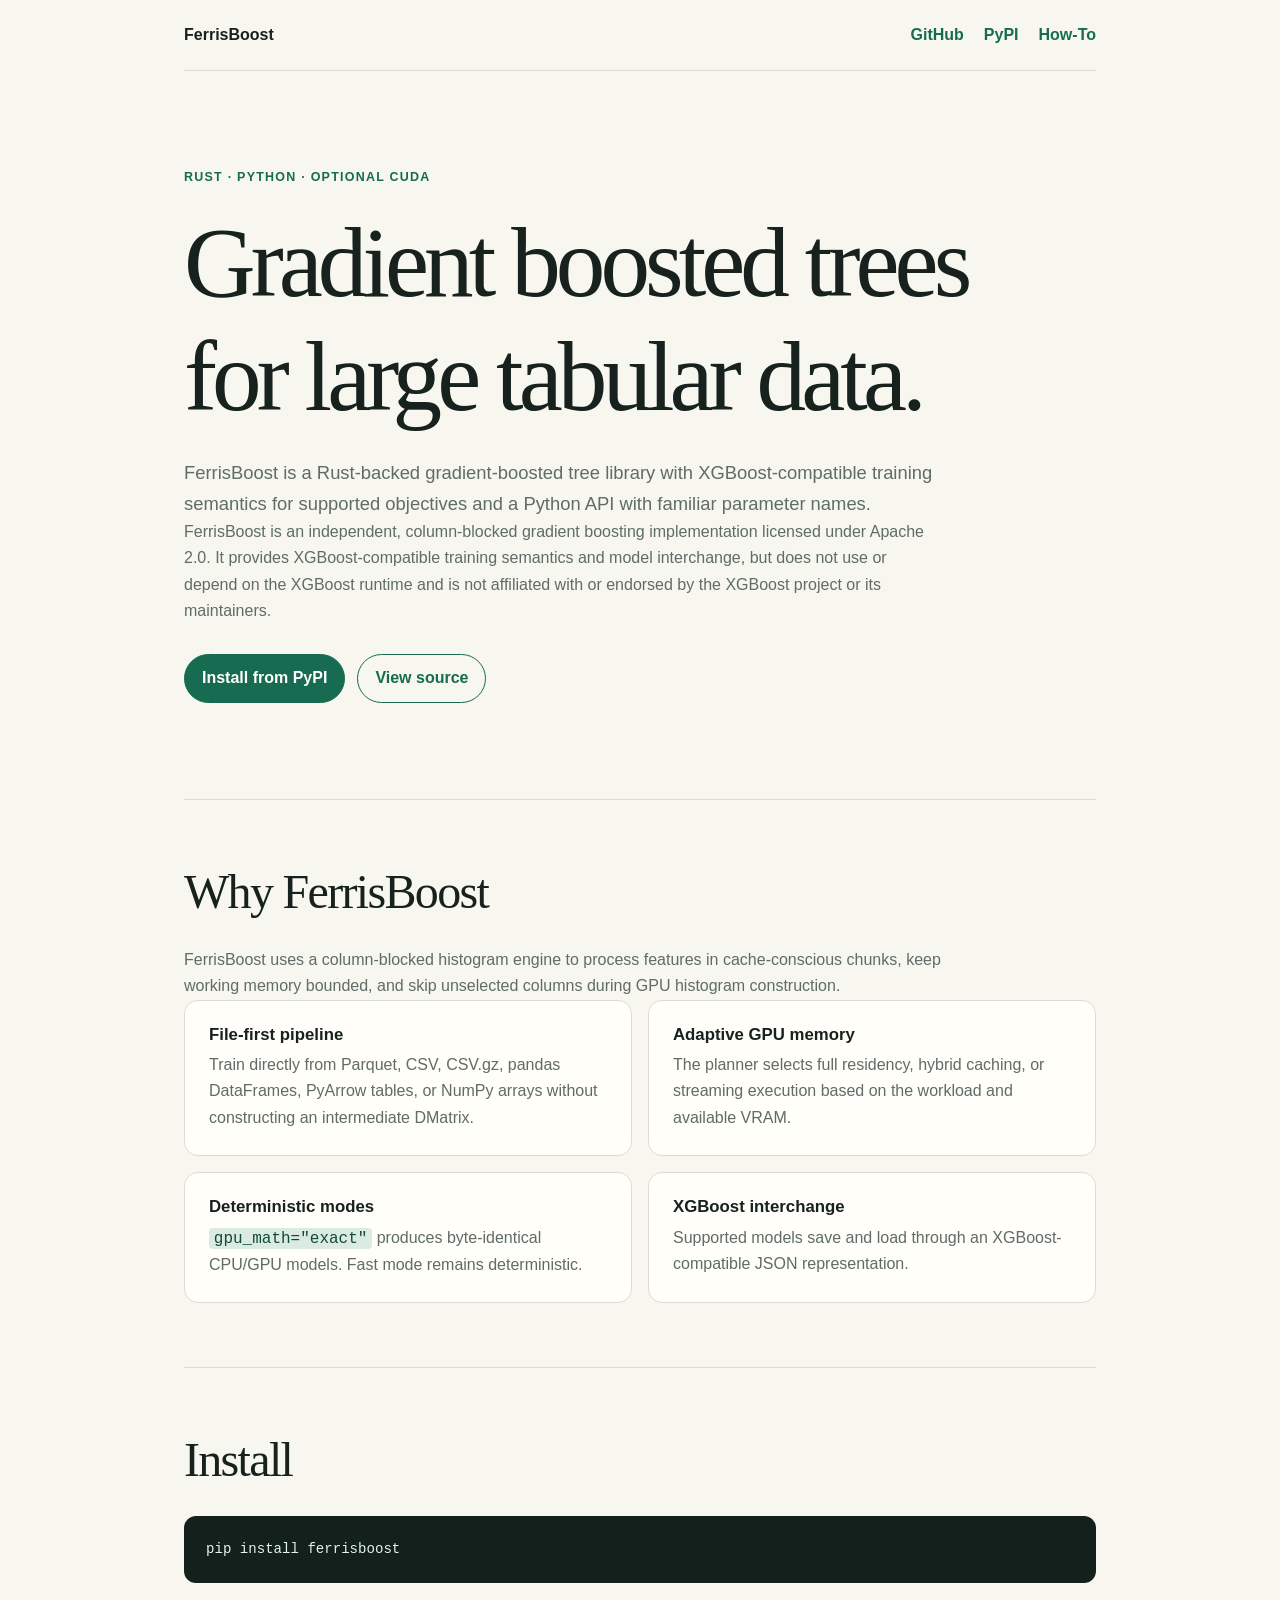
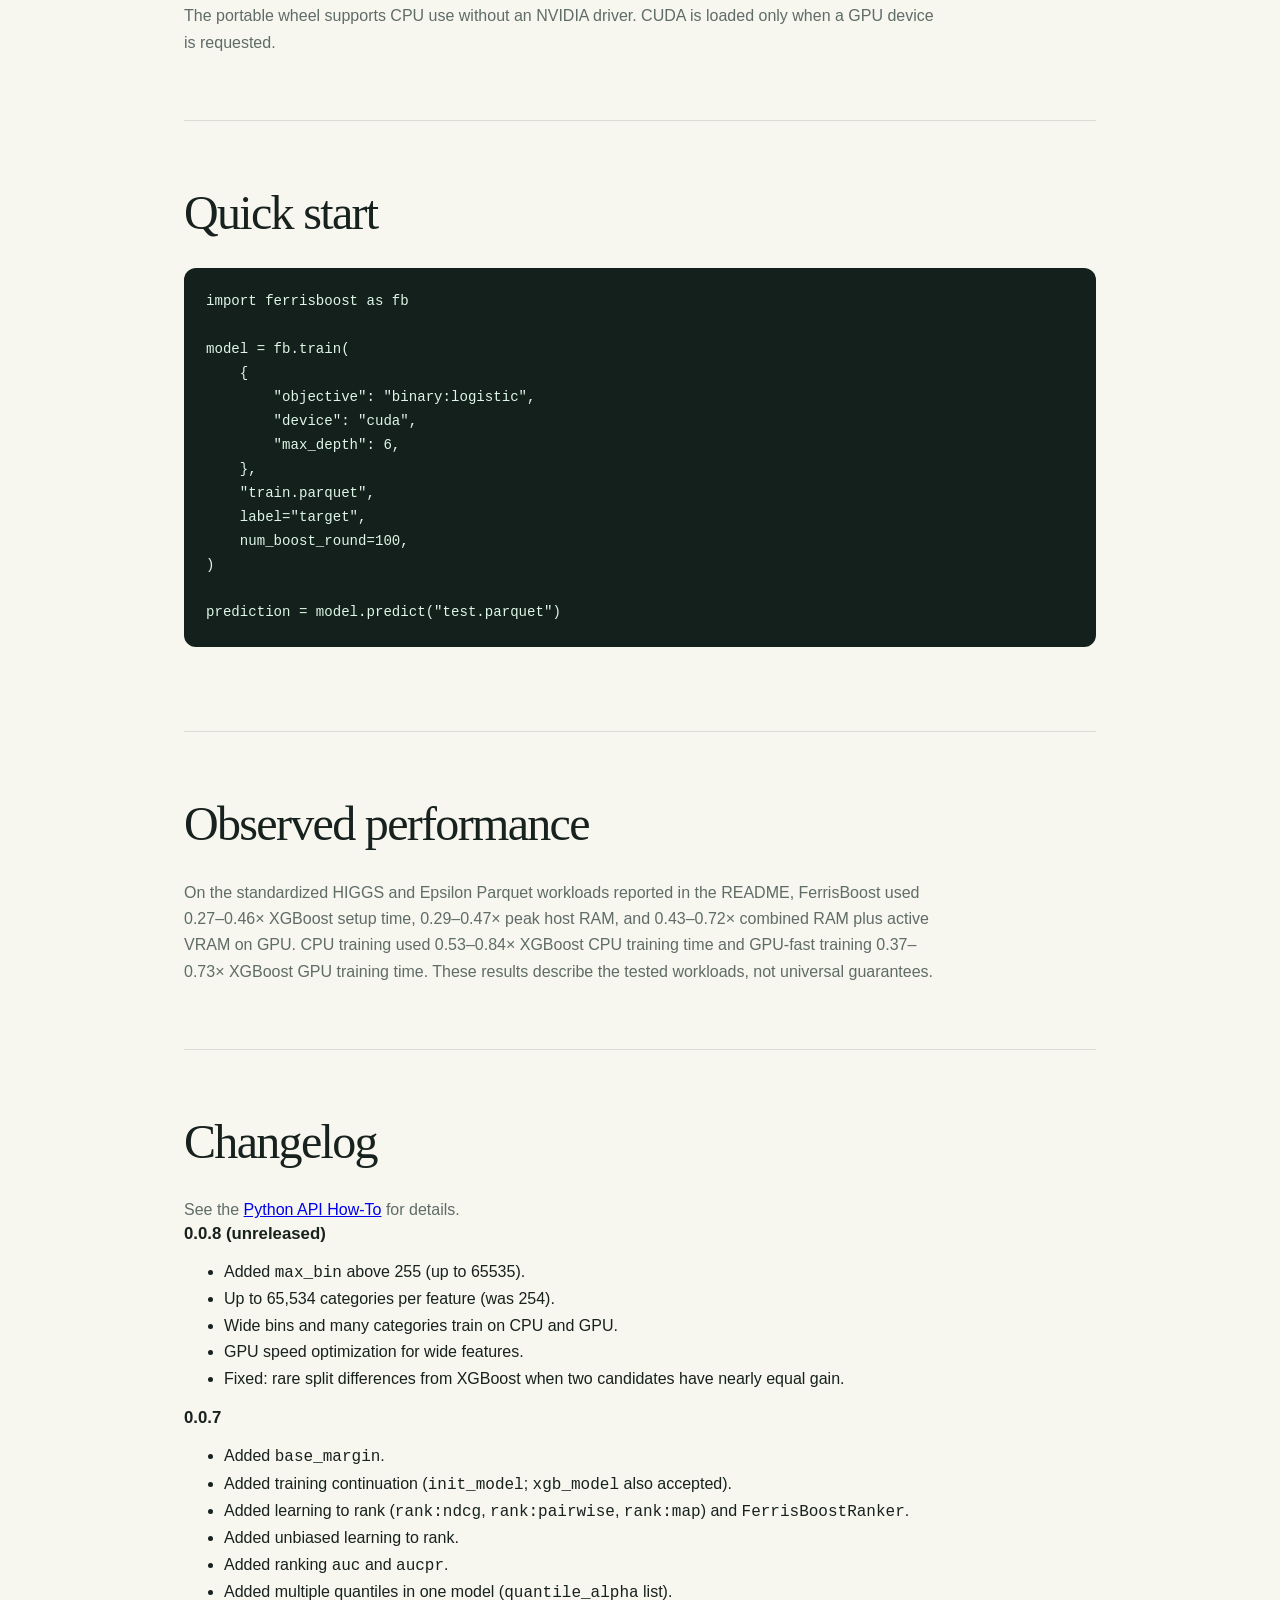
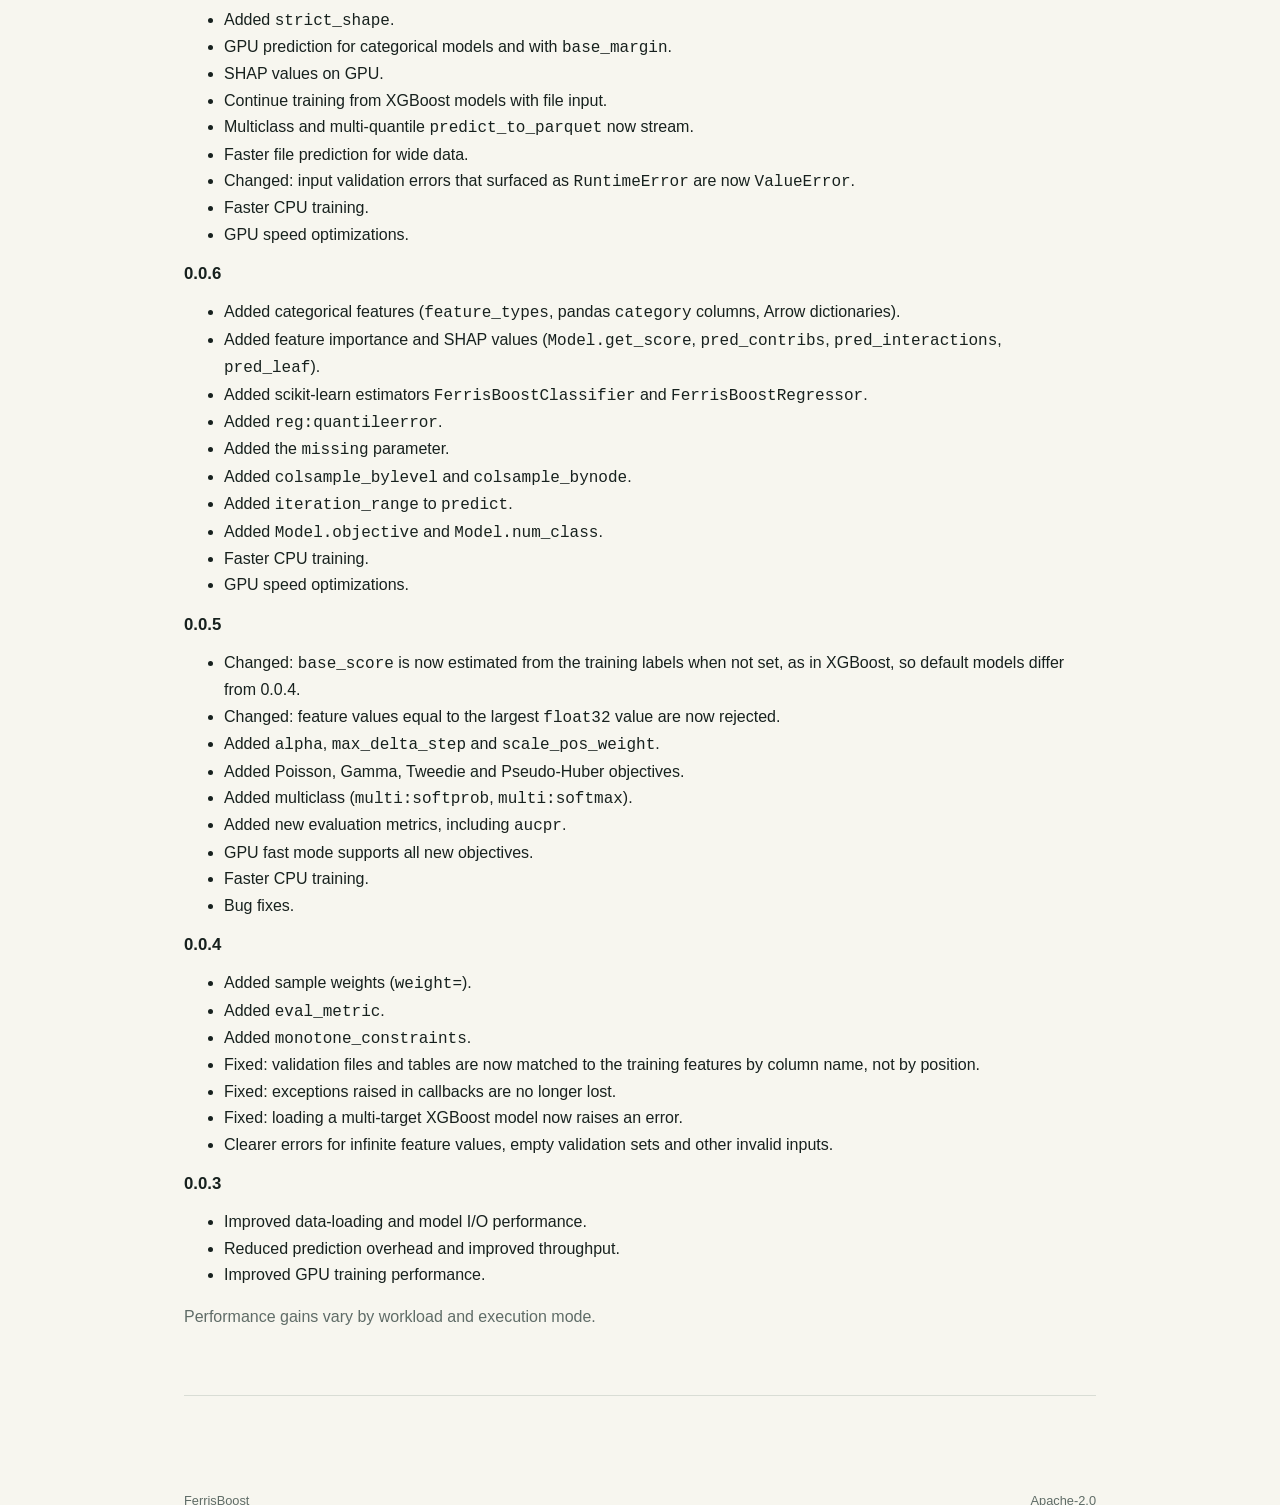
==== docs/index.html @ b0cafdf1 "Merge 0.0.8 development into develop Integrate wide-bin and named-category support, prediction impro" ====
<!doctype html>
<html lang="en">
<head>
  <meta charset="utf-8">
  <meta name="viewport" content="width=device-width, initial-scale=1">
  <title>FerrisBoost — Rust-backed gradient boosted trees</title>
  <meta name="description" content="FerrisBoost is a Rust-backed gradient boosted tree library for large tabular data with direct Parquet, CSV, Arrow, and NumPy input and optional CUDA acceleration.">
  <meta name="robots" content="index,follow">
  <link rel="canonical" href="https://mdai001.github.io/FerrisBoost/">
  <link rel="stylesheet" href="./styles.css">
  <script type="application/ld+json">
  {
    "@context": "https://schema.org",
    "@type": "SoftwareSourceCode",
    "name": "FerrisBoost",
    "description": "Rust-backed gradient boosted trees for large tabular data with Python bindings and optional CUDA acceleration.",
    "url": "https://mdai001.github.io/FerrisBoost/",
    "codeRepository": "https://github.com/mdai001/FerrisBoost",
    "programmingLanguage": ["Rust", "Python", "CUDA"],
    "license": "https://www.apache.org/licenses/LICENSE-2.0"
  }
  </script>
</head>
<body>
  <header>
    <a class="brand" href="./">FerrisBoost</a>
    <nav aria-label="Project links">
      <a href="https://github.com/mdai001/FerrisBoost">GitHub</a>
      <a href="https://pypi.org/project/ferrisboost/">PyPI</a>
      <a href="https://github.com/mdai001/FerrisBoost/blob/develop/documents/howto.md">How-To</a>
    </nav>
  </header>

  <main>
    <section class="hero">
      <p class="label">Rust · Python · optional CUDA</p>
      <h1>Gradient boosted trees for large tabular data.</h1>
      <p class="lead">FerrisBoost is a Rust-backed gradient-boosted tree library with XGBoost-compatible training semantics for supported objectives and a Python API with familiar parameter names.</p>
      <p>FerrisBoost is an independent, column-blocked gradient boosting implementation licensed under Apache 2.0. It provides XGBoost-compatible training semantics and model interchange, but does not use or depend on the XGBoost runtime and is not affiliated with or endorsed by the XGBoost project or its maintainers.</p>
      <div class="actions">
        <a class="primary" href="https://pypi.org/project/ferrisboost/">Install from PyPI</a>
        <a href="https://github.com/mdai001/FerrisBoost">View source</a>
      </div>
    </section>

    <section>
      <h2>Why FerrisBoost</h2>
      <p>FerrisBoost uses a column-blocked histogram engine to process features in cache-conscious chunks, keep working memory bounded, and skip unselected columns during GPU histogram construction.</p>
      <div class="grid">
        <article>
          <h3>File-first pipeline</h3>
          <p>Train directly from Parquet, CSV, CSV.gz, pandas DataFrames, PyArrow tables, or NumPy arrays without constructing an intermediate DMatrix.</p>
        </article>
        <article>
          <h3>Adaptive GPU memory</h3>
          <p>The planner selects full residency, hybrid caching, or streaming execution based on the workload and available VRAM.</p>
        </article>
        <article>
          <h3>Deterministic modes</h3>
          <p><code>gpu_math="exact"</code> produces byte-identical CPU/GPU models. Fast mode remains deterministic.</p>
        </article>
        <article>
          <h3>XGBoost interchange</h3>
          <p>Supported models save and load through an XGBoost-compatible JSON representation.</p>
        </article>
      </div>
    </section>

    <section>
      <h2>Install</h2>
      <pre><code>pip install ferrisboost</code></pre>
      <p>The portable wheel supports CPU use without an NVIDIA driver. CUDA is loaded only when a GPU device is requested.</p>
    </section>

    <section>
      <h2>Quick start</h2>
      <pre><code>import ferrisboost as fb

model = fb.train(
    {
        "objective": "binary:logistic",
        "device": "cuda",
        "max_depth": 6,
    },
    "train.parquet",
    label="target",
    num_boost_round=100,
)

prediction = model.predict("test.parquet")</code></pre>
    </section>

    <section>
      <h2>Observed performance</h2>
      <p>On the standardized HIGGS and Epsilon Parquet workloads reported in the README, FerrisBoost used 0.27–0.46× XGBoost setup time, 0.29–0.47× peak host RAM, and 0.43–0.72× combined RAM plus active VRAM on GPU. CPU training used 0.53–0.84× XGBoost CPU training time and GPU-fast training 0.37–0.73× XGBoost GPU training time. These results describe the tested workloads, not universal guarantees.</p>
    </section>

    <section>
      <h2>Changelog</h2>
      <p>See the <a href="https://github.com/mdai001/FerrisBoost/blob/develop/documents/howto.md">Python API How-To</a> for details.</p>
      <h3>0.0.8 (unreleased)</h3>
      <ul>
        <li>Added <code>max_bin</code> above 255 (up to 65535).</li>
        <li>Up to 65,534 categories per feature (was 254).</li>
        <li>Wide bins and many categories train on CPU and GPU.</li>
        <li>GPU speed optimization for wide features.</li>
        <li>Fixed: rare split differences from XGBoost when two candidates have nearly equal gain.</li>
      </ul>
      <h3>0.0.7</h3>
      <ul>
        <li>Added <code>base_margin</code>.</li>
        <li>Added training continuation (<code>init_model</code>; <code>xgb_model</code> also accepted).</li>
        <li>Added learning to rank (<code>rank:ndcg</code>, <code>rank:pairwise</code>, <code>rank:map</code>) and <code>FerrisBoostRanker</code>.</li>
        <li>Added unbiased learning to rank.</li>
        <li>Added ranking <code>auc</code> and <code>aucpr</code>.</li>
        <li>Added multiple quantiles in one model (<code>quantile_alpha</code> list).</li>
        <li>Added <code>strict_shape</code>.</li>
        <li>GPU prediction for categorical models and with <code>base_margin</code>.</li>
        <li>SHAP values on GPU.</li>
        <li>Continue training from XGBoost models with file input.</li>
        <li>Multiclass and multi-quantile <code>predict_to_parquet</code> now stream.</li>
        <li>Faster file prediction for wide data.</li>
        <li>Changed: input validation errors that surfaced as <code>RuntimeError</code> are now <code>ValueError</code>.</li>
        <li>Faster CPU training.</li>
        <li>GPU speed optimizations.</li>
      </ul>
      <h3>0.0.6</h3>
      <ul>
        <li>Added categorical features (<code>feature_types</code>, pandas <code>category</code> columns, Arrow dictionaries).</li>
        <li>Added feature importance and SHAP values (<code>Model.get_score</code>, <code>pred_contribs</code>, <code>pred_interactions</code>, <code>pred_leaf</code>).</li>
        <li>Added scikit-learn estimators <code>FerrisBoostClassifier</code> and <code>FerrisBoostRegressor</code>.</li>
        <li>Added <code>reg:quantileerror</code>.</li>
        <li>Added the <code>missing</code> parameter.</li>
        <li>Added <code>colsample_bylevel</code> and <code>colsample_bynode</code>.</li>
        <li>Added <code>iteration_range</code> to <code>predict</code>.</li>
        <li>Added <code>Model.objective</code> and <code>Model.num_class</code>.</li>
        <li>Faster CPU training.</li>
        <li>GPU speed optimizations.</li>
      </ul>
      <h3>0.0.5</h3>
      <ul>
        <li>Changed: <code>base_score</code> is now estimated from the training labels when not set, as in XGBoost, so default models differ from 0.0.4.</li>
        <li>Changed: feature values equal to the largest <code>float32</code> value are now rejected.</li>
        <li>Added <code>alpha</code>, <code>max_delta_step</code> and <code>scale_pos_weight</code>.</li>
        <li>Added Poisson, Gamma, Tweedie and Pseudo-Huber objectives.</li>
        <li>Added multiclass (<code>multi:softprob</code>, <code>multi:softmax</code>).</li>
        <li>Added new evaluation metrics, including <code>aucpr</code>.</li>
        <li>GPU fast mode supports all new objectives.</li>
        <li>Faster CPU training.</li>
        <li>Bug fixes.</li>
      </ul>
      <h3>0.0.4</h3>
      <ul>
        <li>Added sample weights (<code>weight=</code>).</li>
        <li>Added <code>eval_metric</code>.</li>
        <li>Added <code>monotone_constraints</code>.</li>
        <li>Fixed: validation files and tables are now matched to the training features by column name, not by position.</li>
        <li>Fixed: exceptions raised in callbacks are no longer lost.</li>
        <li>Fixed: loading a multi-target XGBoost model now raises an error.</li>
        <li>Clearer errors for infinite feature values, empty validation sets and other invalid inputs.</li>
      </ul>
      <h3>0.0.3</h3>
      <ul>
        <li>Improved data-loading and model I/O performance.</li>
        <li>Reduced prediction overhead and improved throughput.</li>
        <li>Improved GPU training performance.</li>
      </ul>
      <p>Performance gains vary by workload and execution mode.</p>
    </section>
  </main>

  <footer>
    <span>FerrisBoost</span>
    <span>Apache-2.0</span>
  </footer>
</body>
</html>
---- docs/styles.css ----
:root {
  color-scheme: light;
  --ink: #17211e;
  --muted: #5f6c67;
  --paper: #f7f6ef;
  --surface: #fffef9;
  --line: #d9ddd5;
  --green: #176b50;
}

* { box-sizing: border-box; }

body {
  max-width: 960px;
  margin: 0 auto;
  padding: 0 24px;
  color: var(--ink);
  background: var(--paper);
  font-family: Inter, ui-sans-serif, -apple-system, BlinkMacSystemFont, "Segoe UI", sans-serif;
  line-height: 1.65;
}

header,
footer {
  display: flex;
  align-items: center;
  justify-content: space-between;
  gap: 24px;
  padding: 22px 0;
  border-bottom: 1px solid var(--line);
}

.brand {
  color: var(--ink);
  font-weight: 800;
  text-decoration: none;
}

nav { display: flex; gap: 20px; }

nav a,
.actions a {
  color: var(--green);
  font-weight: 700;
  text-decoration: none;
}

nav a:hover,
.actions a:hover { text-decoration: underline; }

main { padding-bottom: 72px; }

section {
  padding: 64px 0;
  border-bottom: 1px solid var(--line);
}

.hero { padding: 96px 0; }

.label {
  color: var(--green);
  font-size: .78rem;
  font-weight: 800;
  letter-spacing: .1em;
  text-transform: uppercase;
}

h1,
h2,
h3 { line-height: 1.15; }

h1 {
  max-width: 800px;
  margin: 18px 0 24px;
  font-family: Georgia, "Times New Roman", serif;
  font-size: clamp(3rem, 8vw, 6.2rem);
  font-weight: 500;
  letter-spacing: -.05em;
}

h2 {
  margin: 0 0 28px;
  font-family: Georgia, "Times New Roman", serif;
  font-size: clamp(2rem, 4vw, 3rem);
  font-weight: 500;
  letter-spacing: -.035em;
}

h3 { margin: 0 0 8px; font-size: 1.05rem; }

p { max-width: 760px; margin: 0; color: var(--muted); }

.lead { font-size: 1.15rem; }

.actions {
  display: flex;
  flex-wrap: wrap;
  gap: 12px;
  margin-top: 30px;
}

.actions a {
  padding: 10px 17px;
  border: 1px solid var(--green);
  border-radius: 999px;
}

.actions .primary { color: white; background: var(--green); }

.grid {
  display: grid;
  grid-template-columns: repeat(2, 1fr);
  gap: 16px;
}

article {
  padding: 24px;
  border: 1px solid var(--line);
  border-radius: 14px;
  background: var(--surface);
}

pre {
  overflow-x: auto;
  margin: 0 0 20px;
  padding: 22px;
  color: #ddf6e7;
  background: #13201b;
  border-radius: 12px;
  font: .88rem/1.7 ui-monospace, SFMono-Regular, Menlo, Consolas, monospace;
}

code { font-family: ui-monospace, SFMono-Regular, Menlo, Consolas, monospace; }
p code { padding: .1rem .3rem; color: #104b39; background: #dcebe2; border-radius: .25rem; }

footer {
  color: var(--muted);
  border-top: 0;
  border-bottom: 0;
  font-size: .8rem;
}

@media (max-width: 640px) {
  body { padding: 0 18px; }
  header { align-items: flex-start; }
  nav { flex-direction: column; gap: 4px; text-align: right; }
  section { padding: 48px 0; }
  .hero { padding: 72px 0; }
  .grid { grid-template-columns: 1fr; }
}
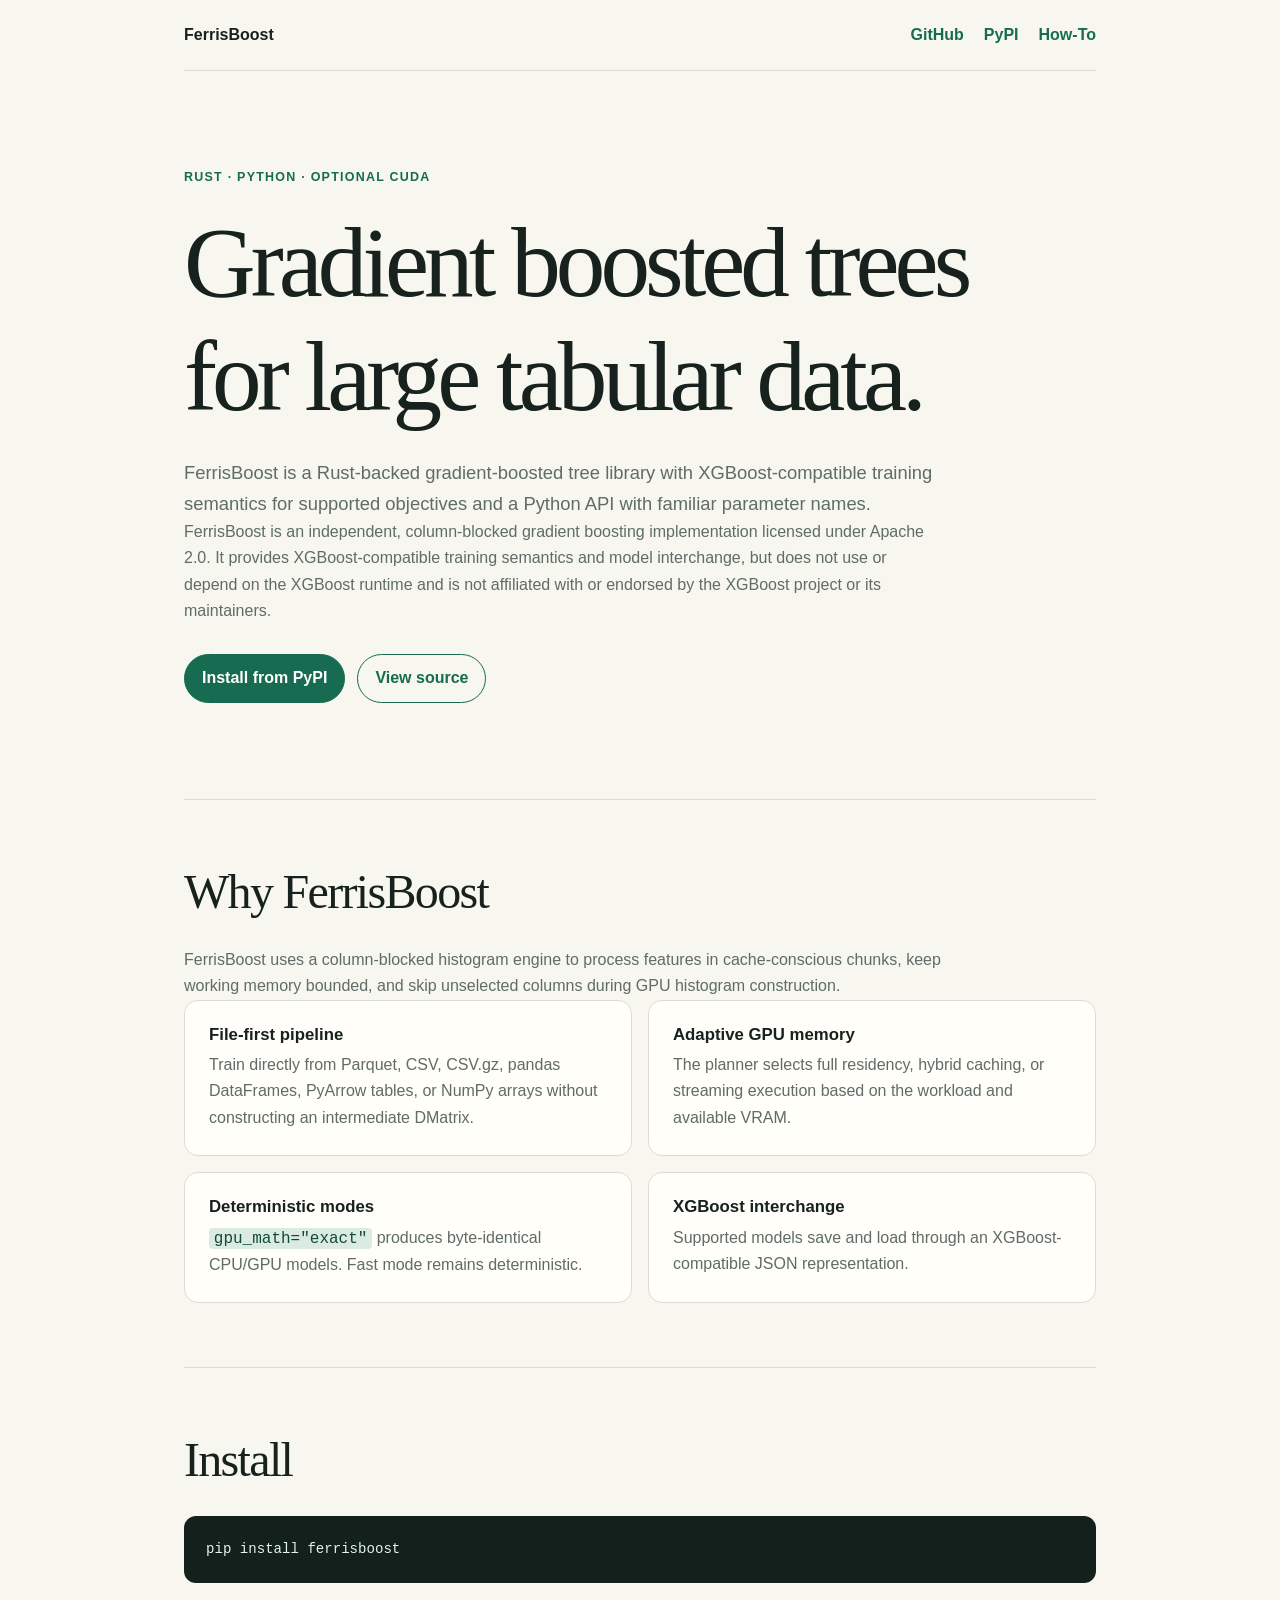
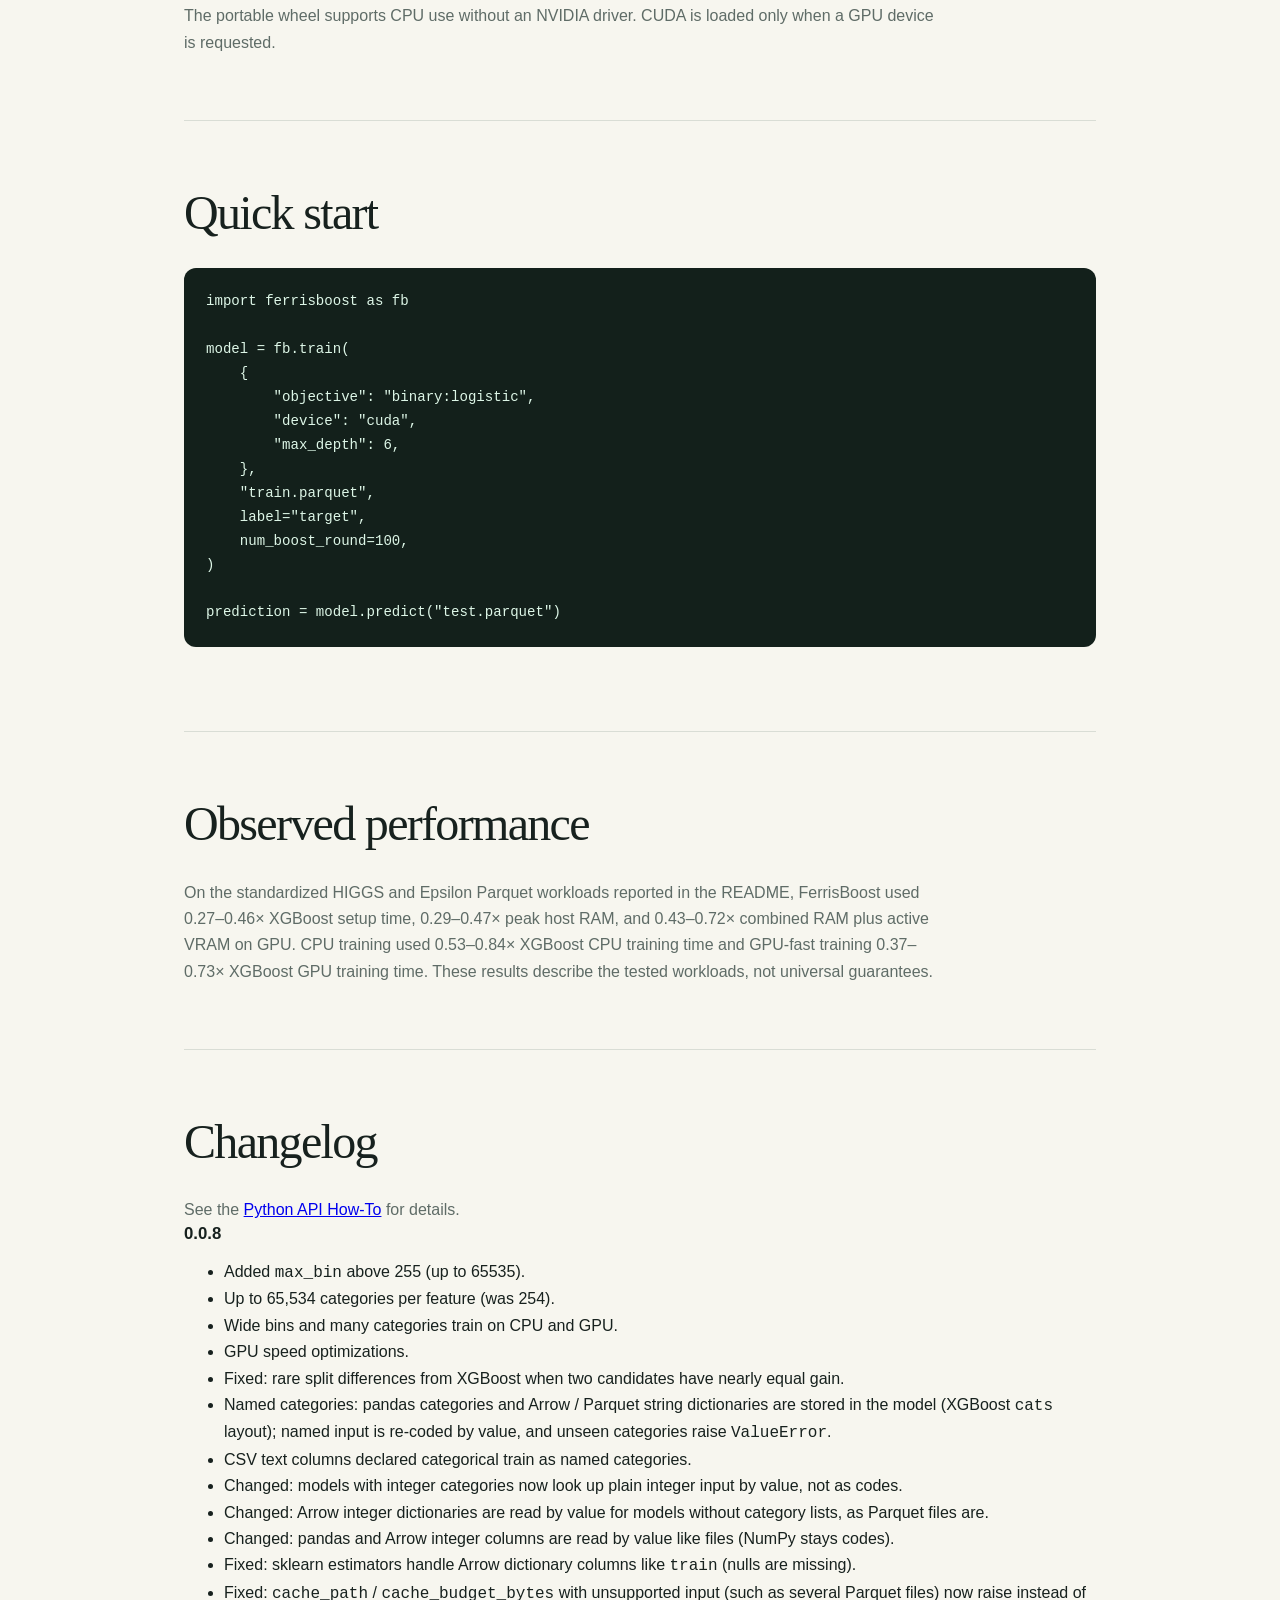
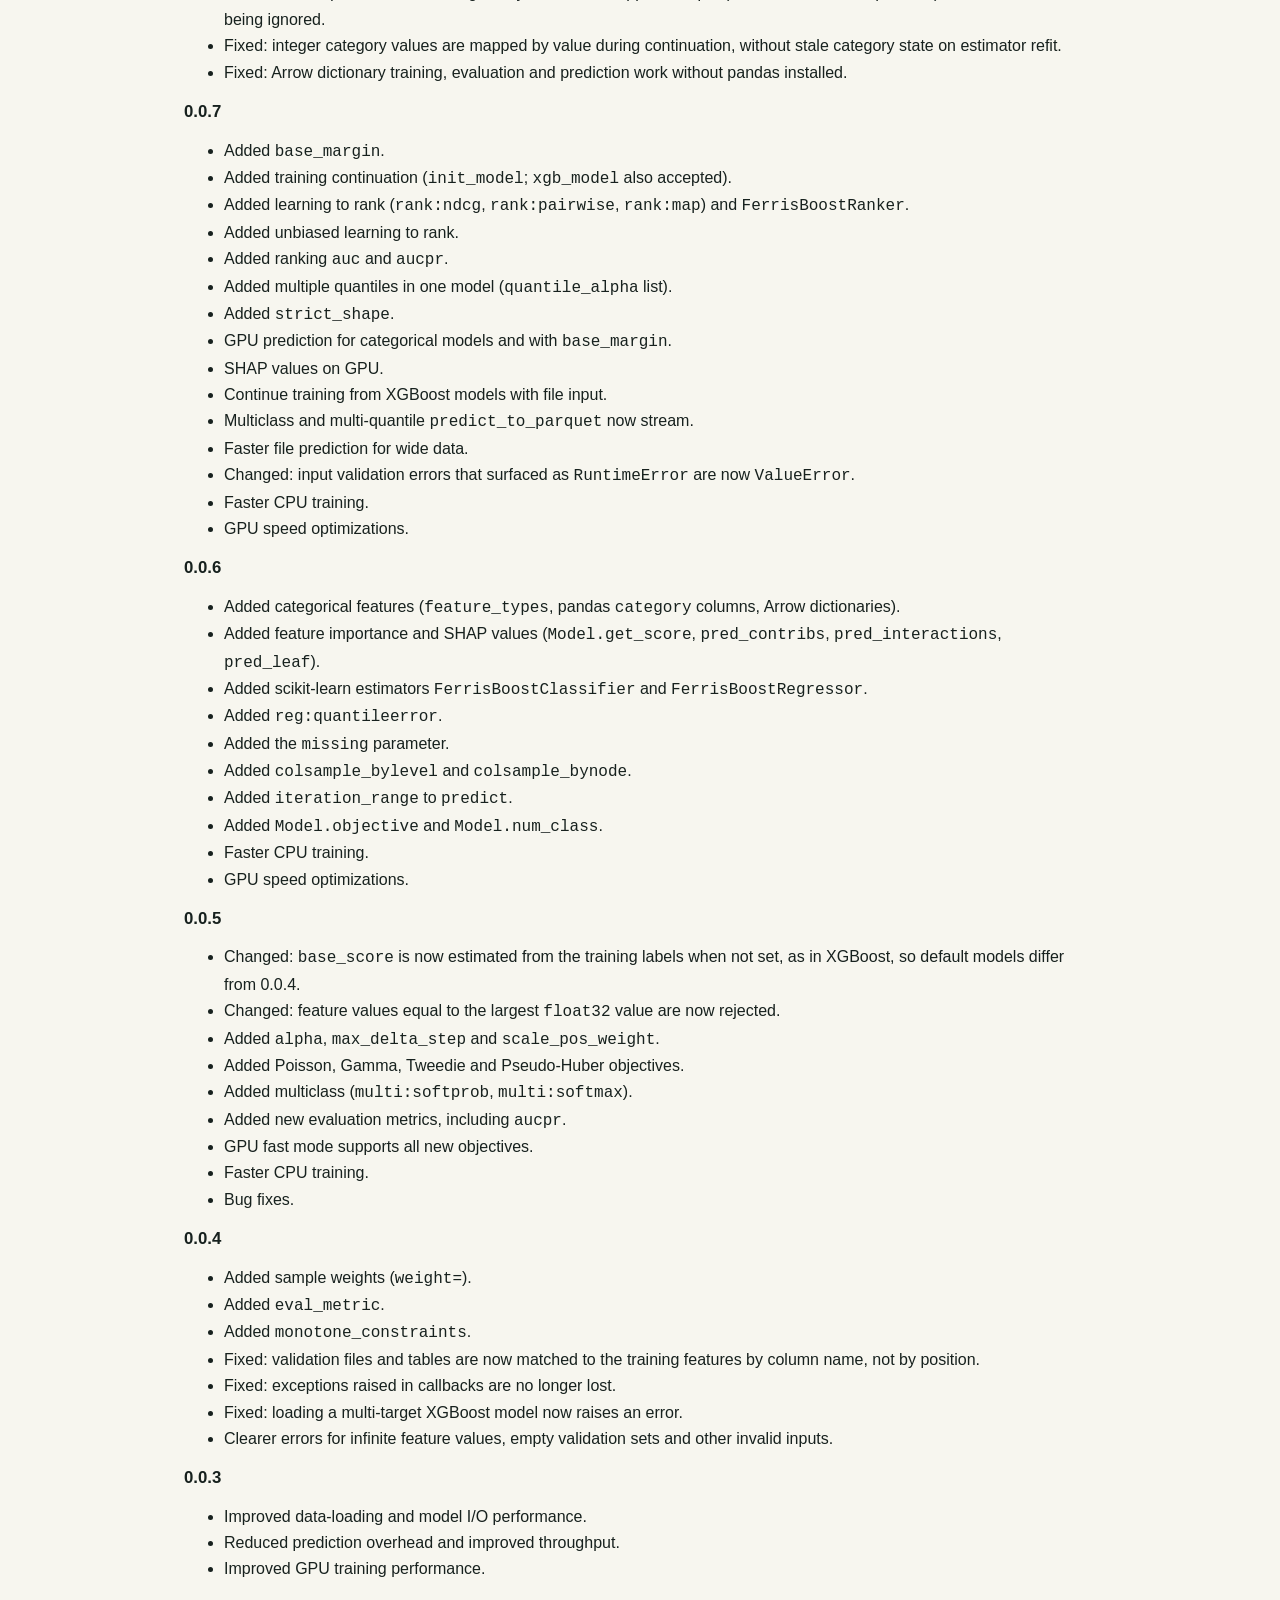
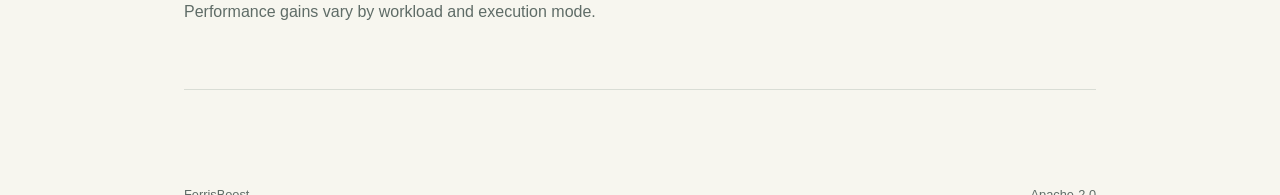
==== commit 1dd853cb: "Finalize 0.0.8 release documentation" ====
--- a/docs/index.html
+++ b/docs/index.html
@@ -98,13 +98,22 @@
     <section>
       <h2>Changelog</h2>
       <p>See the <a href="https://github.com/mdai001/FerrisBoost/blob/develop/documents/howto.md">Python API How-To</a> for details.</p>
-      <h3>0.0.8 (unreleased)</h3>
+      <h3>0.0.8</h3>
       <ul>
         <li>Added <code>max_bin</code> above 255 (up to 65535).</li>
         <li>Up to 65,534 categories per feature (was 254).</li>
         <li>Wide bins and many categories train on CPU and GPU.</li>
-        <li>GPU speed optimization for wide features.</li>
+        <li>GPU speed optimizations.</li>
         <li>Fixed: rare split differences from XGBoost when two candidates have nearly equal gain.</li>
+        <li>Named categories: pandas categories and Arrow / Parquet string dictionaries are stored in the model (XGBoost <code>cats</code> layout); named input is re-coded by value, and unseen categories raise <code>ValueError</code>.</li>
+        <li>CSV text columns declared categorical train as named categories.</li>
+        <li>Changed: models with integer categories now look up plain integer input by value, not as codes.</li>
+        <li>Changed: Arrow integer dictionaries are read by value for models without category lists, as Parquet files are.</li>
+        <li>Changed: pandas and Arrow integer columns are read by value like files (NumPy stays codes).</li>
+        <li>Fixed: sklearn estimators handle Arrow dictionary columns like <code>train</code> (nulls are missing).</li>
+        <li>Fixed: <code>cache_path</code> / <code>cache_budget_bytes</code> with unsupported input (such as several Parquet files) now raise instead of being ignored.</li>
+        <li>Fixed: integer category values are mapped by value during continuation, without stale category state on estimator refit.</li>
+        <li>Fixed: Arrow dictionary training, evaluation and prediction work without pandas installed.</li>
       </ul>
       <h3>0.0.7</h3>
       <ul>
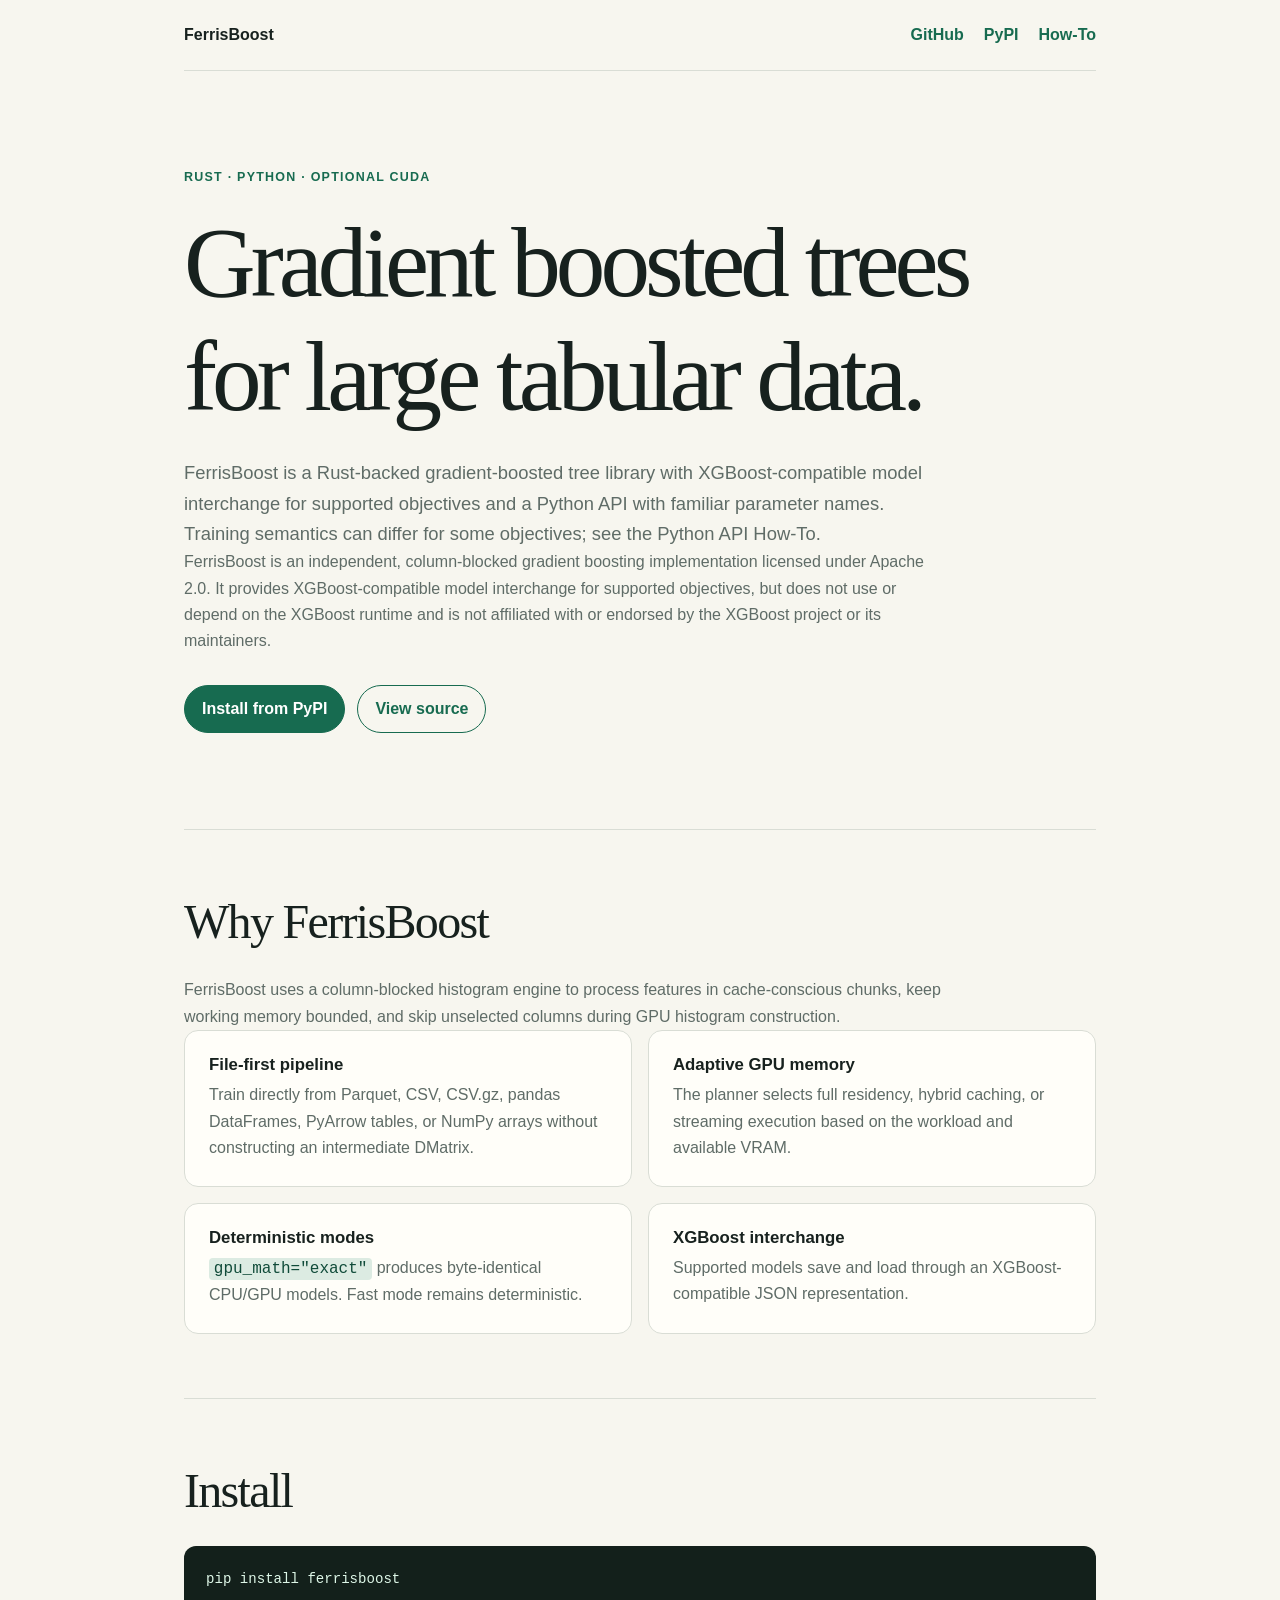
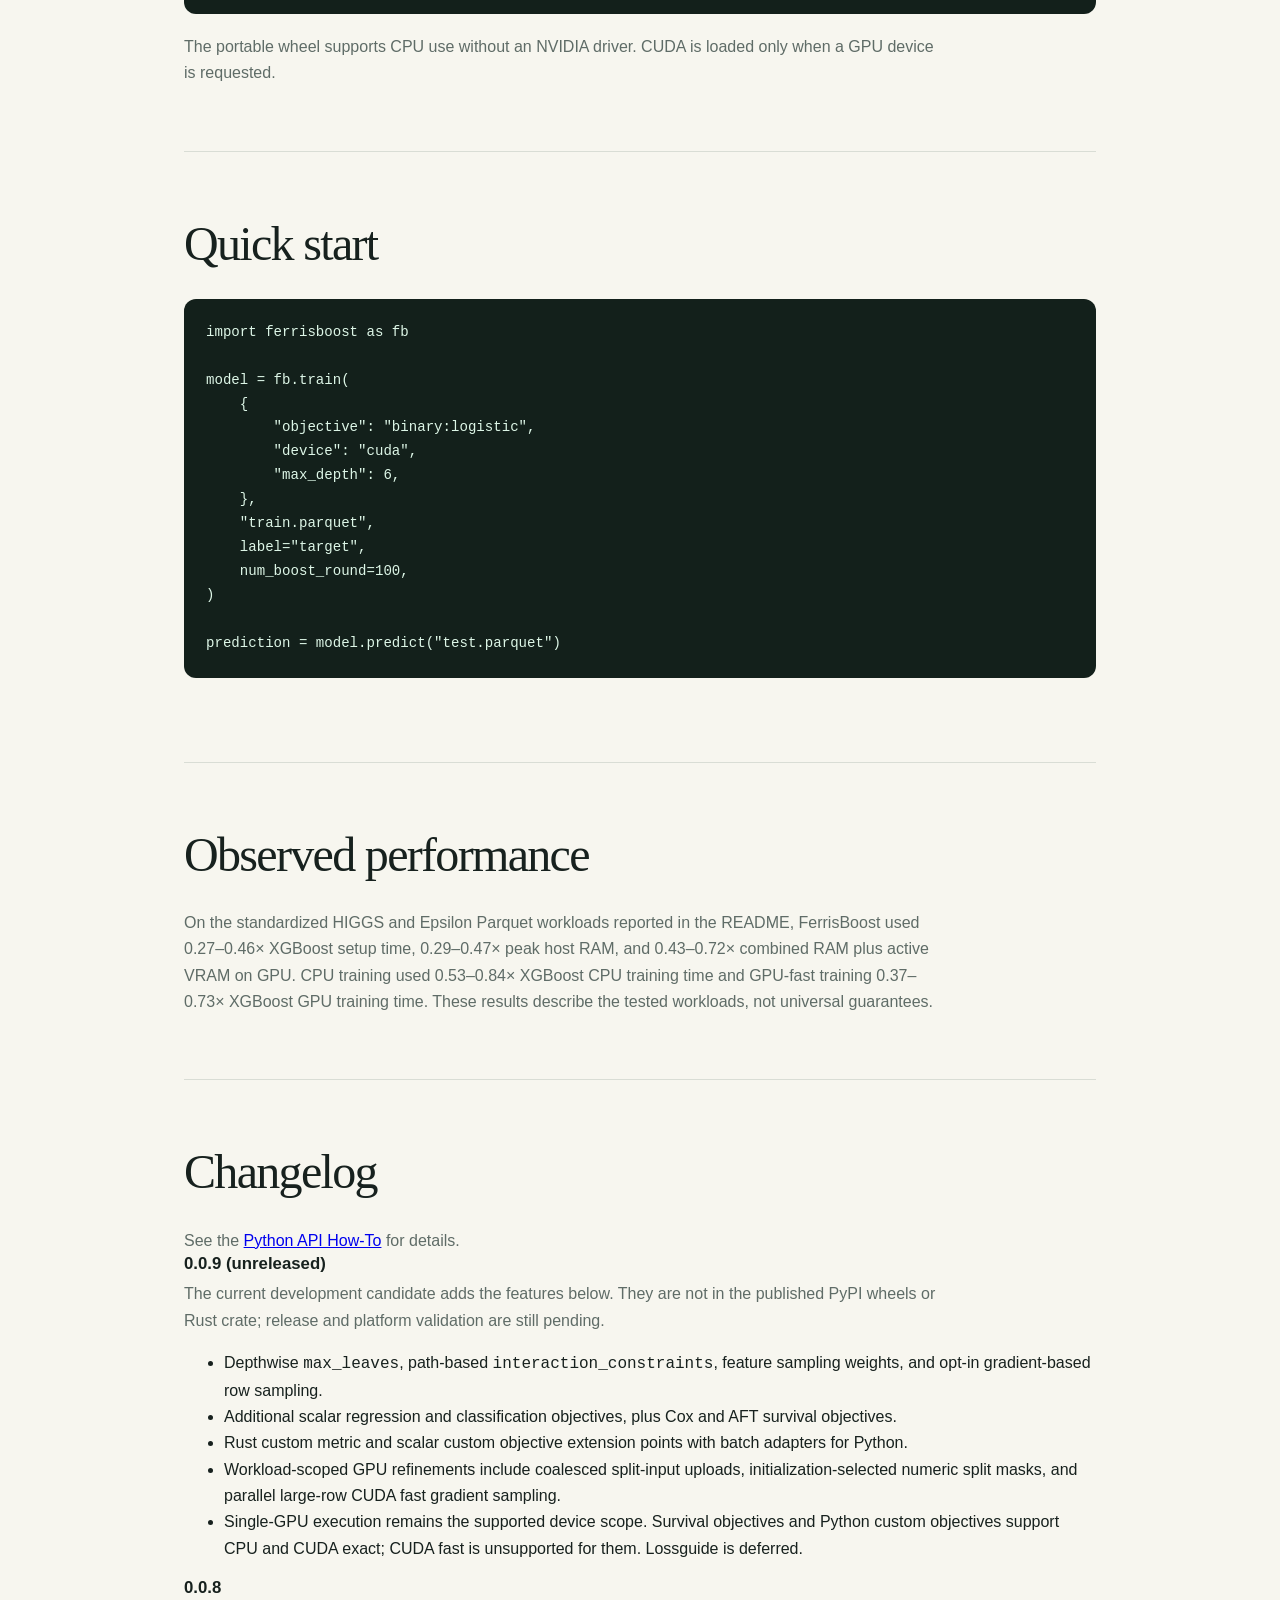
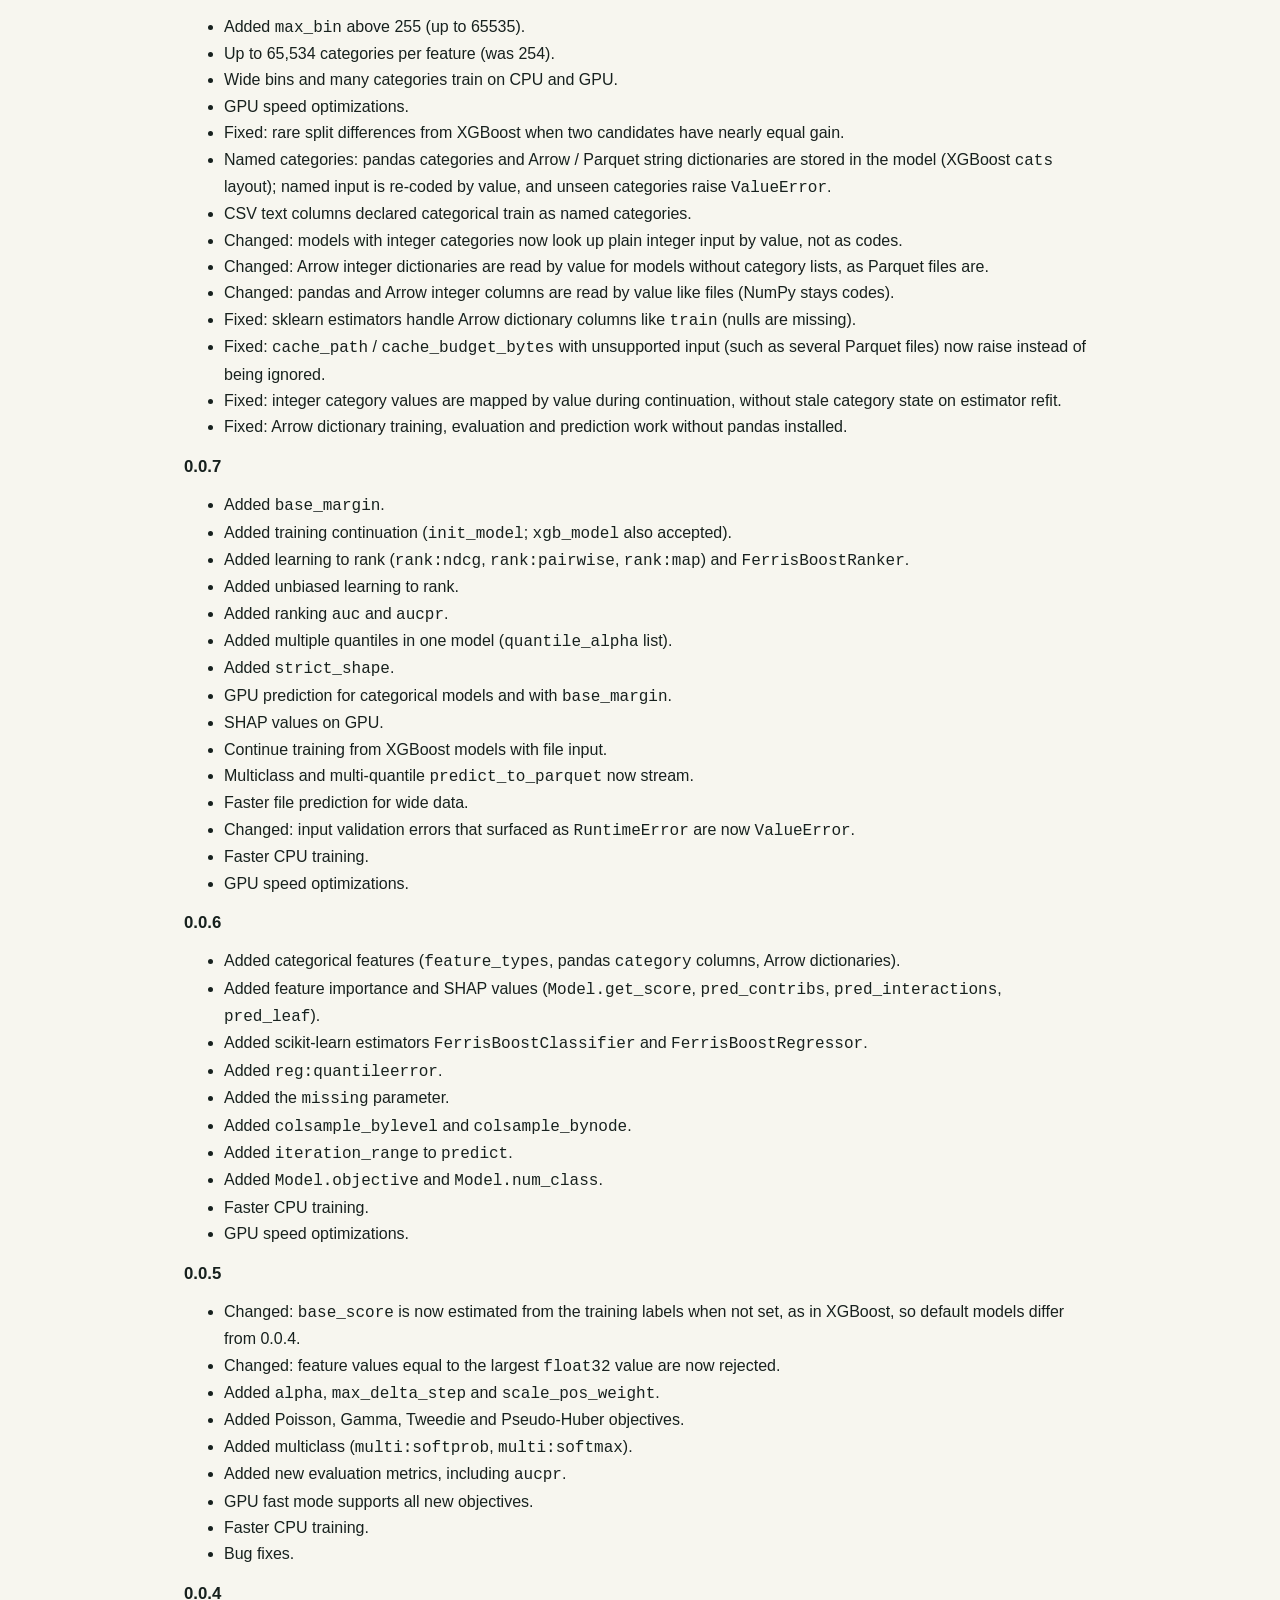
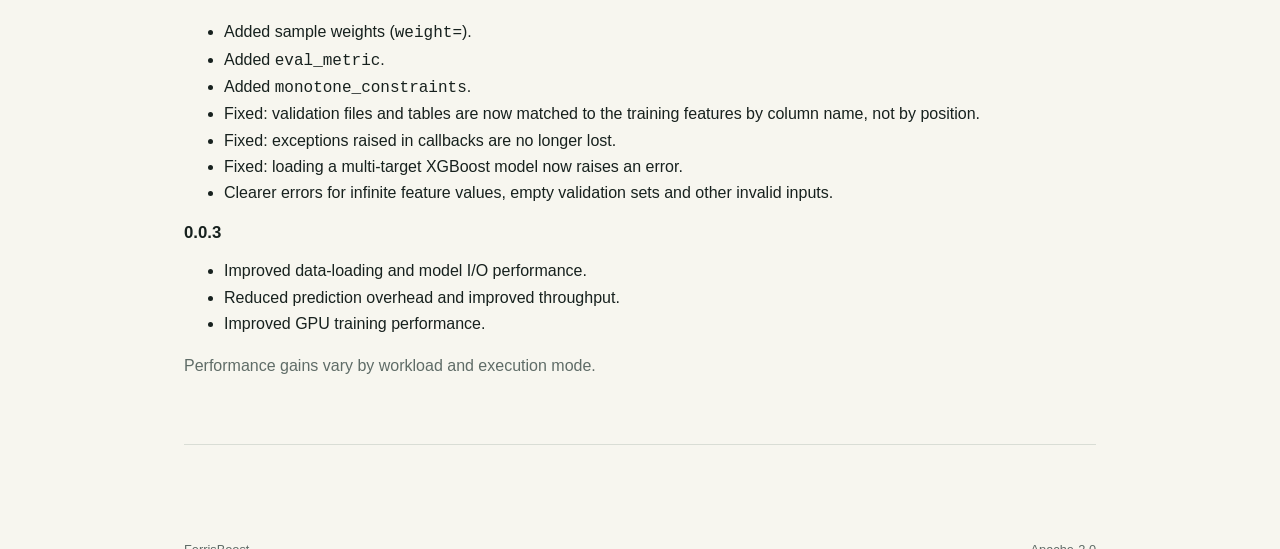
==== commit 0b3e4d9f: "Prepare 0.0.9 objectives, growth controls, sampling and GPU optimizations" ====
--- a/docs/index.html
+++ b/docs/index.html
@@ -35,8 +35,8 @@
     <section class="hero">
       <p class="label">Rust · Python · optional CUDA</p>
       <h1>Gradient boosted trees for large tabular data.</h1>
-      <p class="lead">FerrisBoost is a Rust-backed gradient-boosted tree library with XGBoost-compatible training semantics for supported objectives and a Python API with familiar parameter names.</p>
-      <p>FerrisBoost is an independent, column-blocked gradient boosting implementation licensed under Apache 2.0. It provides XGBoost-compatible training semantics and model interchange, but does not use or depend on the XGBoost runtime and is not affiliated with or endorsed by the XGBoost project or its maintainers.</p>
+      <p class="lead">FerrisBoost is a Rust-backed gradient-boosted tree library with XGBoost-compatible model interchange for supported objectives and a Python API with familiar parameter names. Training semantics can differ for some objectives; see the Python API How-To.</p>
+      <p>FerrisBoost is an independent, column-blocked gradient boosting implementation licensed under Apache 2.0. It provides XGBoost-compatible model interchange for supported objectives, but does not use or depend on the XGBoost runtime and is not affiliated with or endorsed by the XGBoost project or its maintainers.</p>
       <div class="actions">
         <a class="primary" href="https://pypi.org/project/ferrisboost/">Install from PyPI</a>
         <a href="https://github.com/mdai001/FerrisBoost">View source</a>
@@ -98,6 +98,15 @@
     <section>
       <h2>Changelog</h2>
       <p>See the <a href="https://github.com/mdai001/FerrisBoost/blob/develop/documents/howto.md">Python API How-To</a> for details.</p>
+      <h3>0.0.9 (unreleased)</h3>
+      <p>The current development candidate adds the features below. They are not in the published PyPI wheels or Rust crate; release and platform validation are still pending.</p>
+      <ul>
+        <li>Depthwise <code>max_leaves</code>, path-based <code>interaction_constraints</code>, feature sampling weights, and opt-in gradient-based row sampling.</li>
+        <li>Additional scalar regression and classification objectives, plus Cox and AFT survival objectives.</li>
+        <li>Rust custom metric and scalar custom objective extension points with batch adapters for Python.</li>
+        <li>Workload-scoped GPU refinements include coalesced split-input uploads, initialization-selected numeric split masks, and parallel large-row CUDA fast gradient sampling.</li>
+        <li>Single-GPU execution remains the supported device scope. Survival objectives and Python custom objectives support CPU and CUDA exact; CUDA fast is unsupported for them. Lossguide is deferred.</li>
+      </ul>
       <h3>0.0.8</h3>
       <ul>
         <li>Added <code>max_bin</code> above 255 (up to 65535).</li>
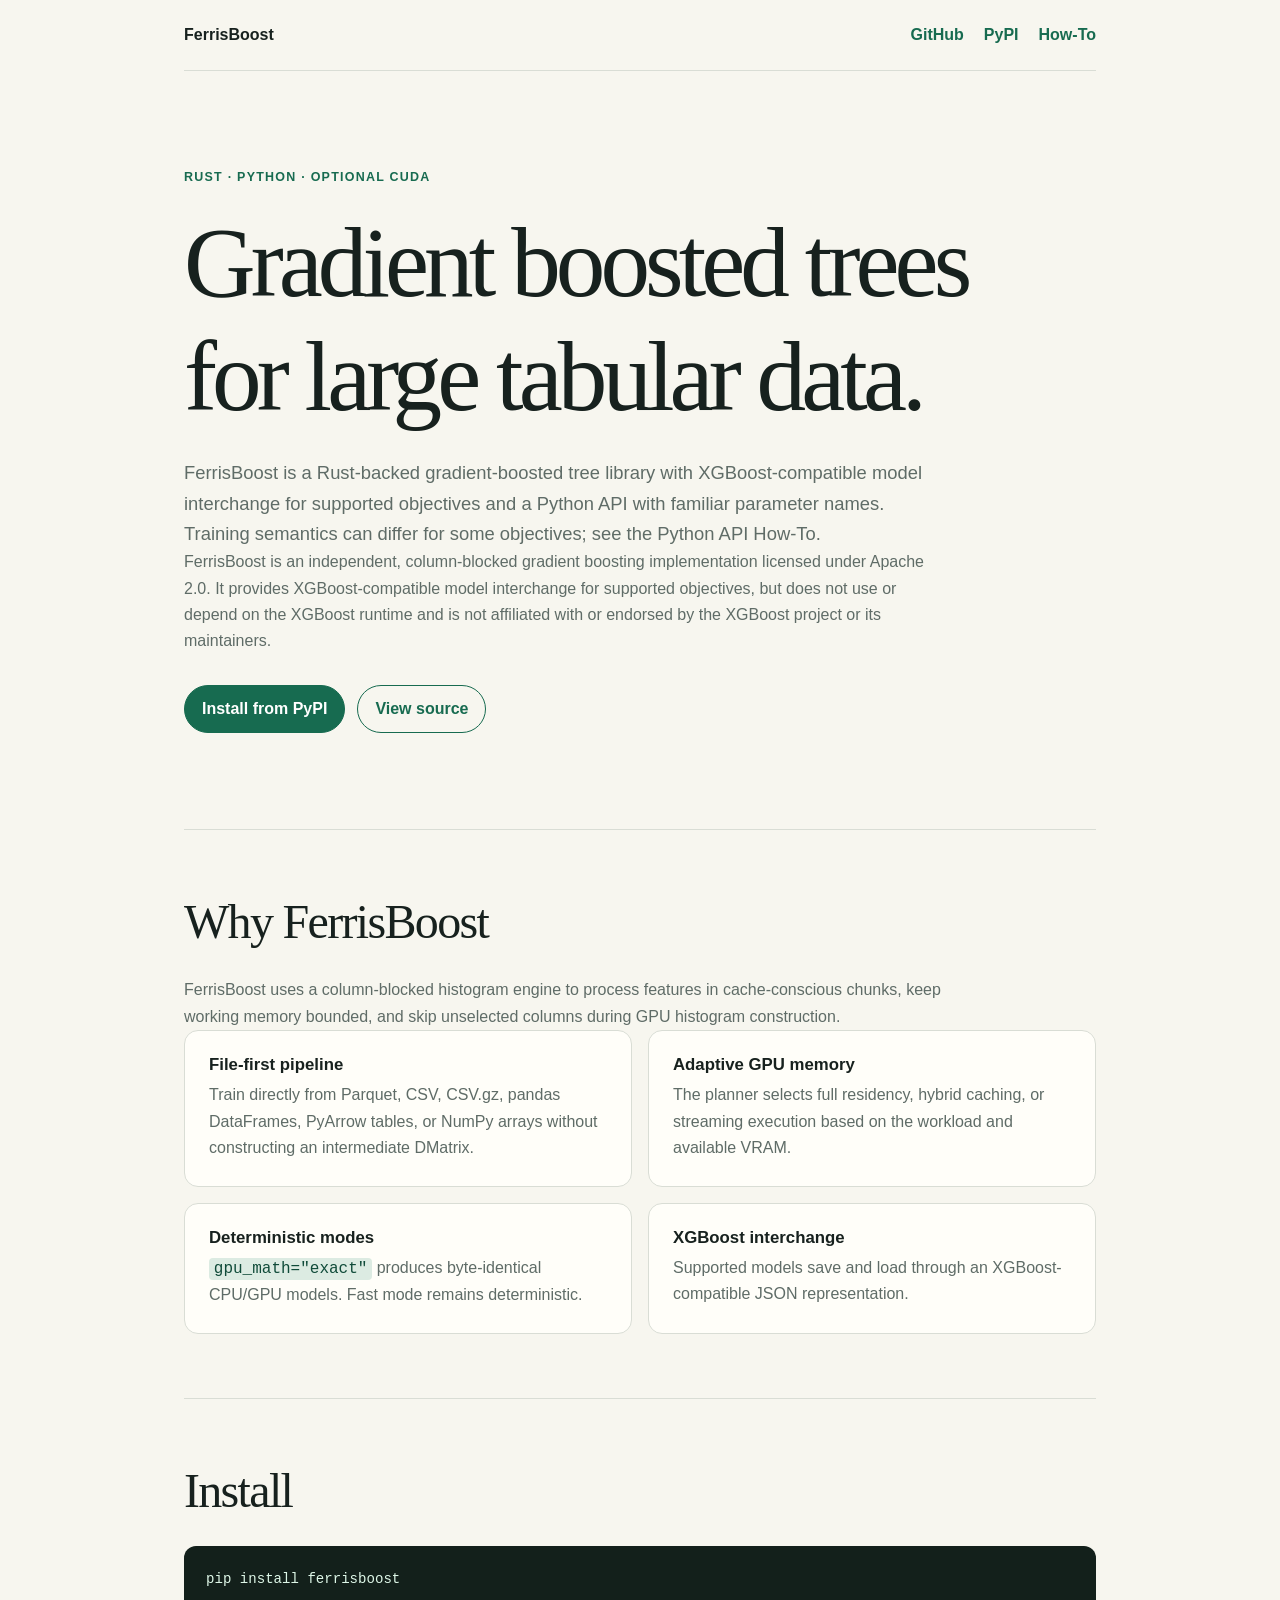
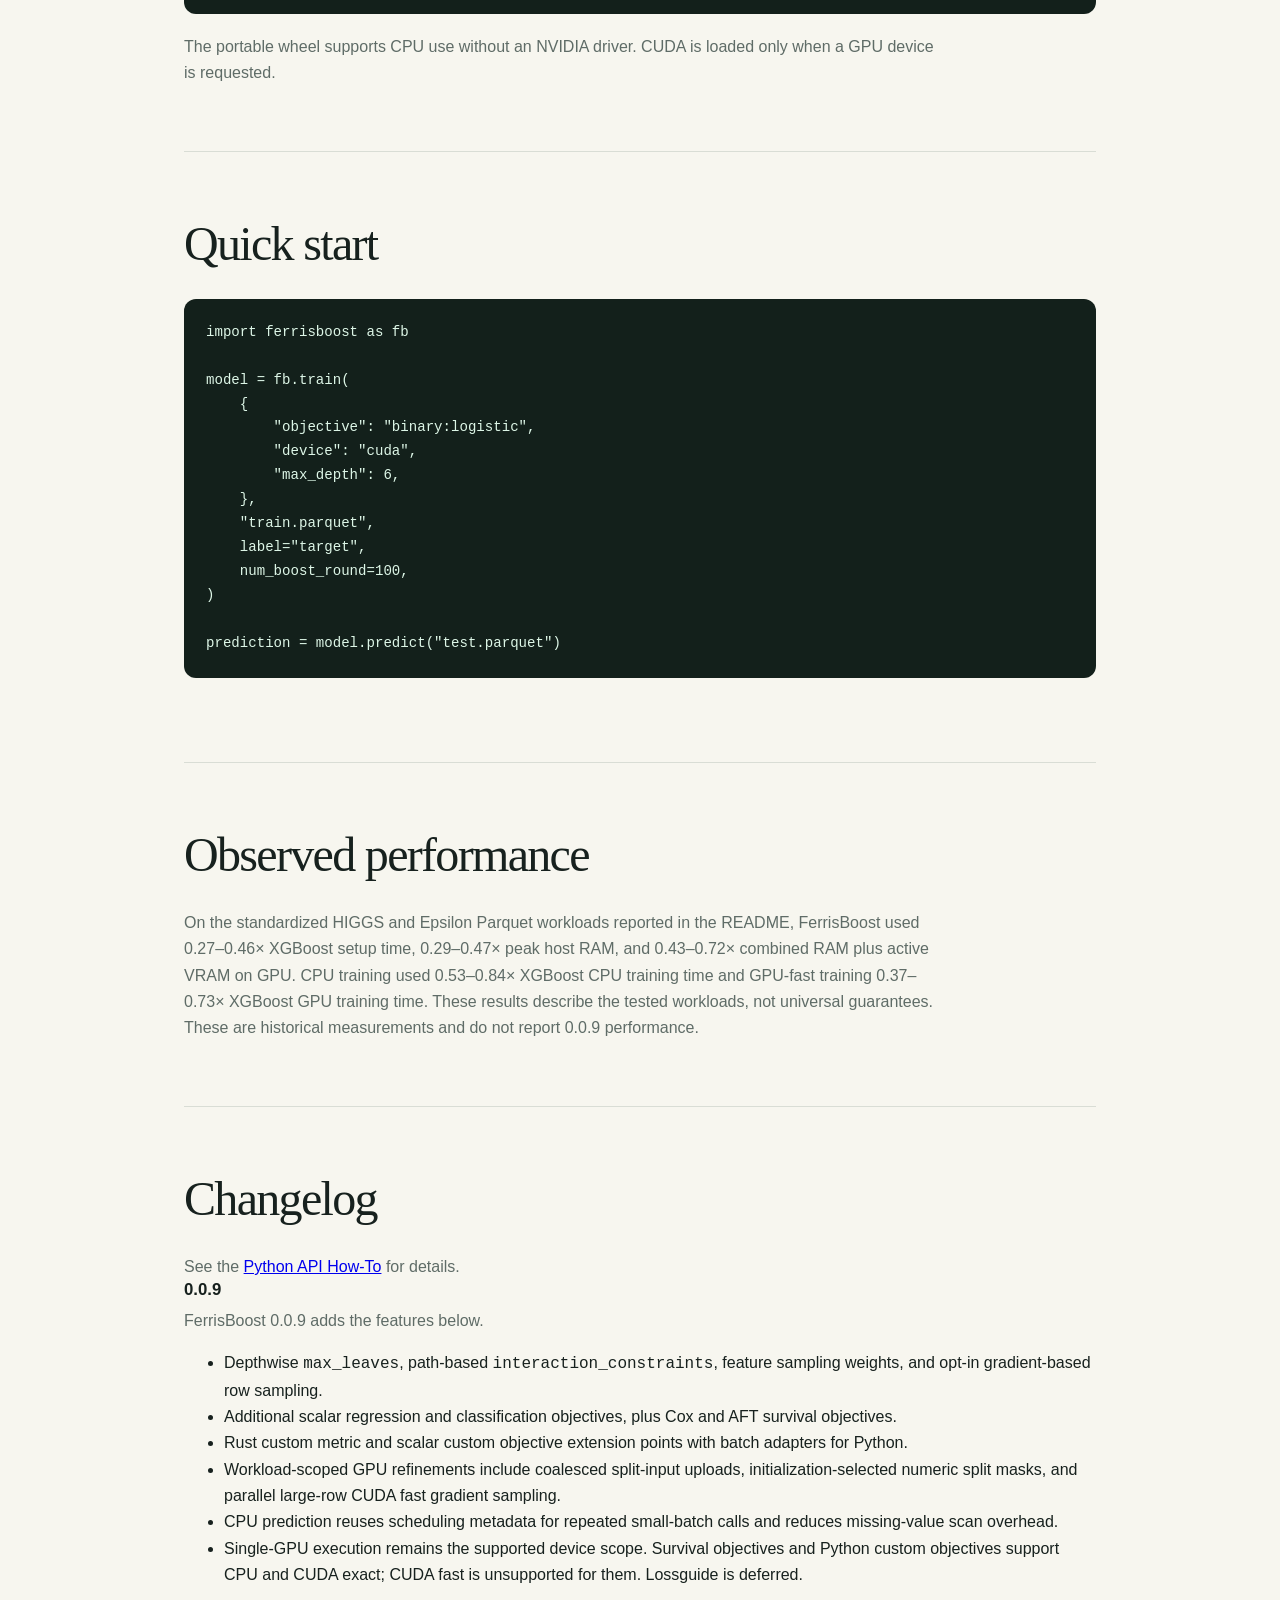
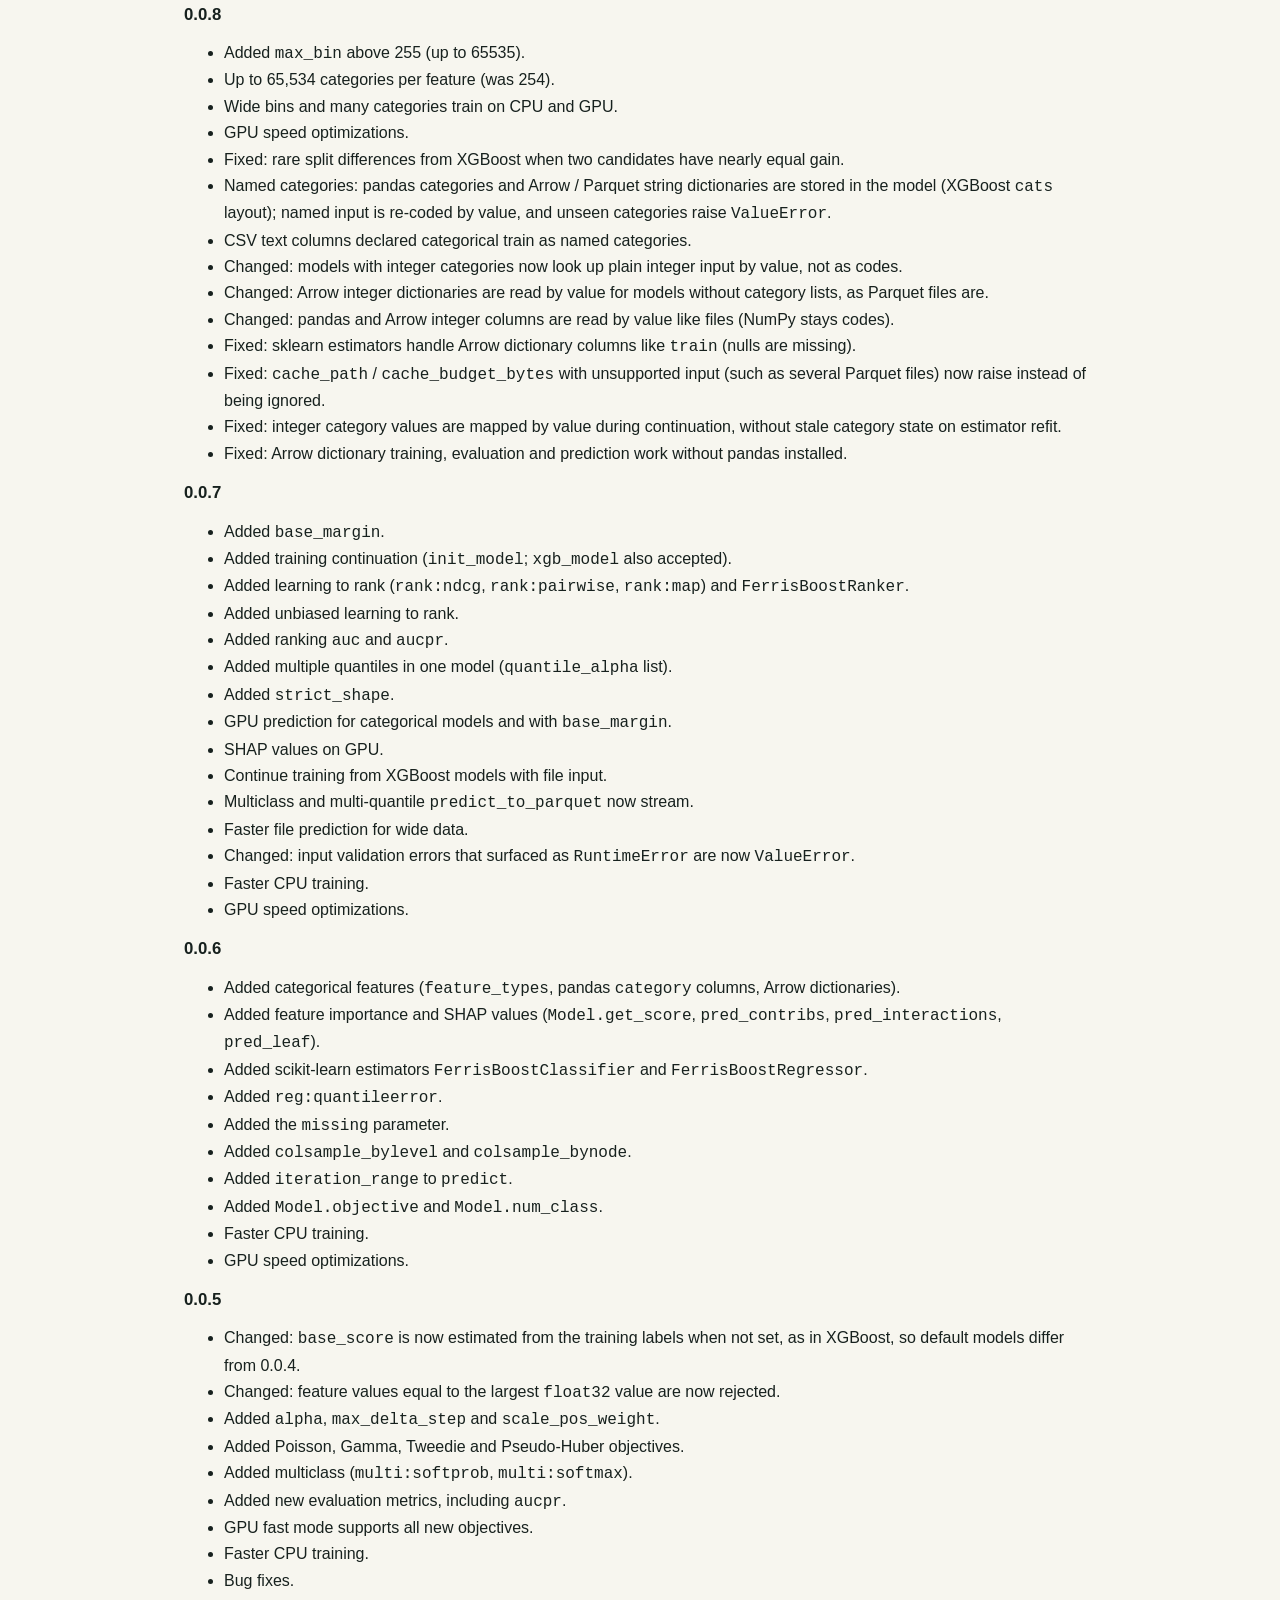
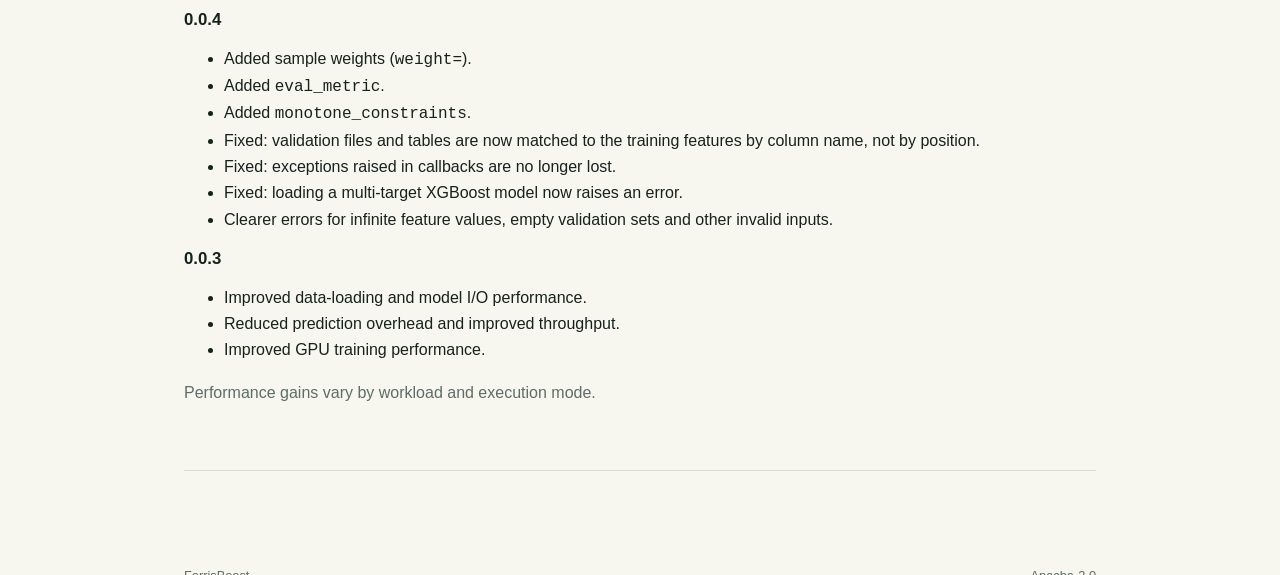
==== commit b323d07a: "Reduce CPU prediction scan overhead and finalize 0.0.9 docs" ====
--- a/docs/index.html
+++ b/docs/index.html
@@ -92,19 +92,20 @@
 
     <section>
       <h2>Observed performance</h2>
-      <p>On the standardized HIGGS and Epsilon Parquet workloads reported in the README, FerrisBoost used 0.27–0.46× XGBoost setup time, 0.29–0.47× peak host RAM, and 0.43–0.72× combined RAM plus active VRAM on GPU. CPU training used 0.53–0.84× XGBoost CPU training time and GPU-fast training 0.37–0.73× XGBoost GPU training time. These results describe the tested workloads, not universal guarantees.</p>
+      <p>On the standardized HIGGS and Epsilon Parquet workloads reported in the README, FerrisBoost used 0.27–0.46× XGBoost setup time, 0.29–0.47× peak host RAM, and 0.43–0.72× combined RAM plus active VRAM on GPU. CPU training used 0.53–0.84× XGBoost CPU training time and GPU-fast training 0.37–0.73× XGBoost GPU training time. These results describe the tested workloads, not universal guarantees. These are historical measurements and do not report 0.0.9 performance.</p>
     </section>
 
     <section>
       <h2>Changelog</h2>
       <p>See the <a href="https://github.com/mdai001/FerrisBoost/blob/develop/documents/howto.md">Python API How-To</a> for details.</p>
-      <h3>0.0.9 (unreleased)</h3>
-      <p>The current development candidate adds the features below. They are not in the published PyPI wheels or Rust crate; release and platform validation are still pending.</p>
+      <h3>0.0.9</h3>
+      <p>FerrisBoost 0.0.9 adds the features below.</p>
       <ul>
         <li>Depthwise <code>max_leaves</code>, path-based <code>interaction_constraints</code>, feature sampling weights, and opt-in gradient-based row sampling.</li>
         <li>Additional scalar regression and classification objectives, plus Cox and AFT survival objectives.</li>
         <li>Rust custom metric and scalar custom objective extension points with batch adapters for Python.</li>
         <li>Workload-scoped GPU refinements include coalesced split-input uploads, initialization-selected numeric split masks, and parallel large-row CUDA fast gradient sampling.</li>
+        <li>CPU prediction reuses scheduling metadata for repeated small-batch calls and reduces missing-value scan overhead.</li>
         <li>Single-GPU execution remains the supported device scope. Survival objectives and Python custom objectives support CPU and CUDA exact; CUDA fast is unsupported for them. Lossguide is deferred.</li>
       </ul>
       <h3>0.0.8</h3>
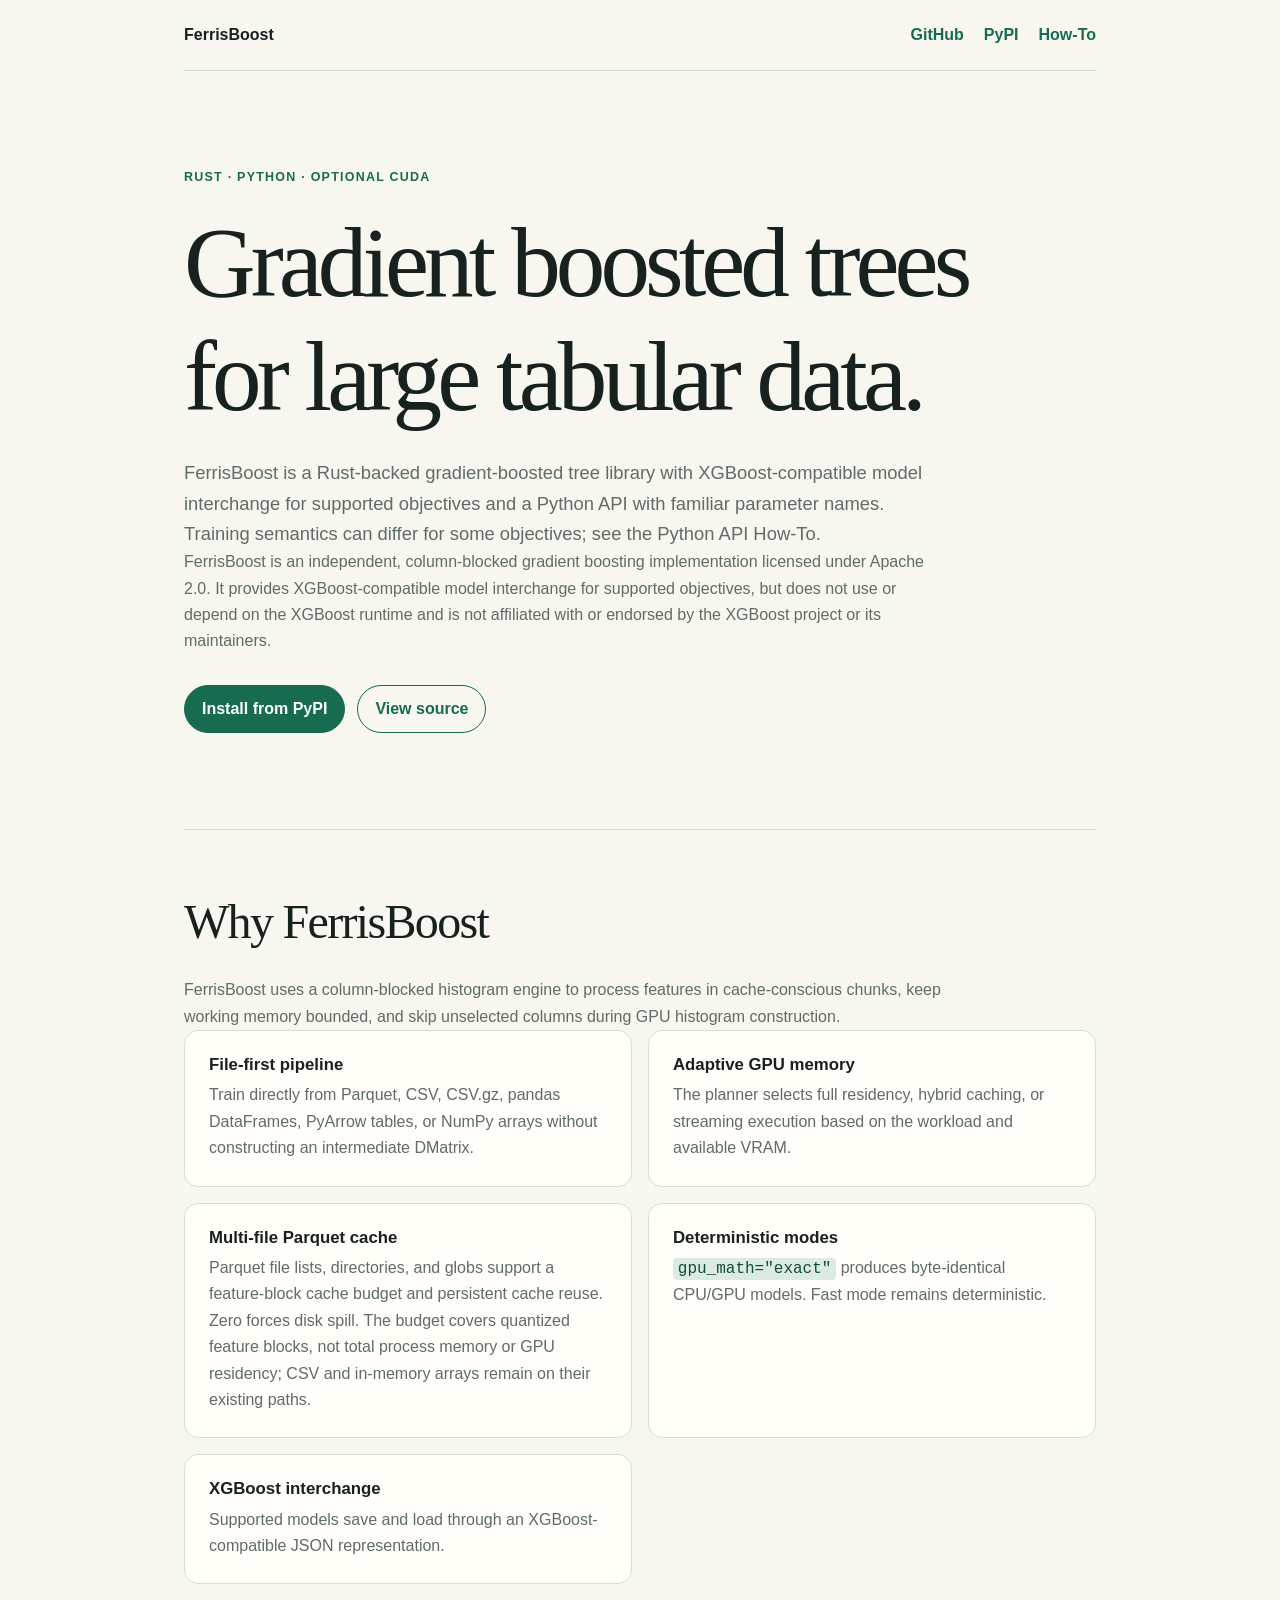
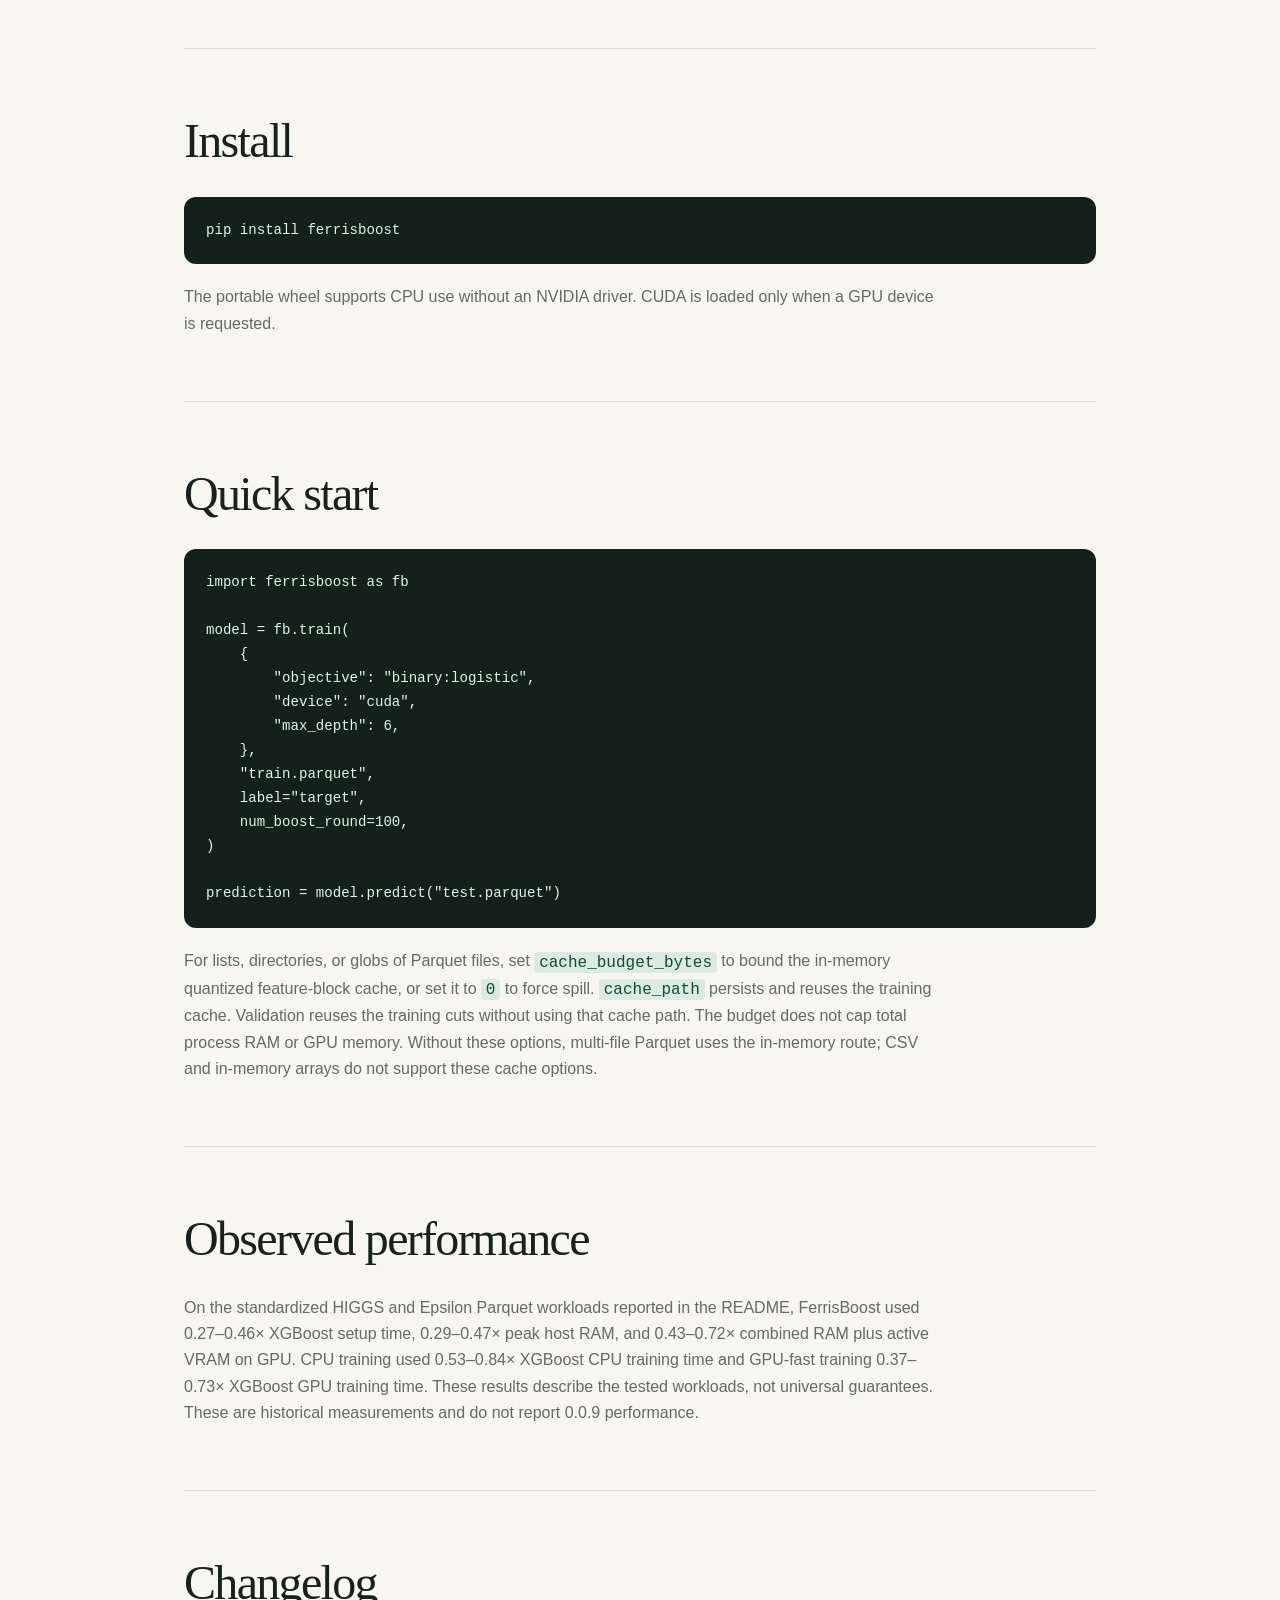
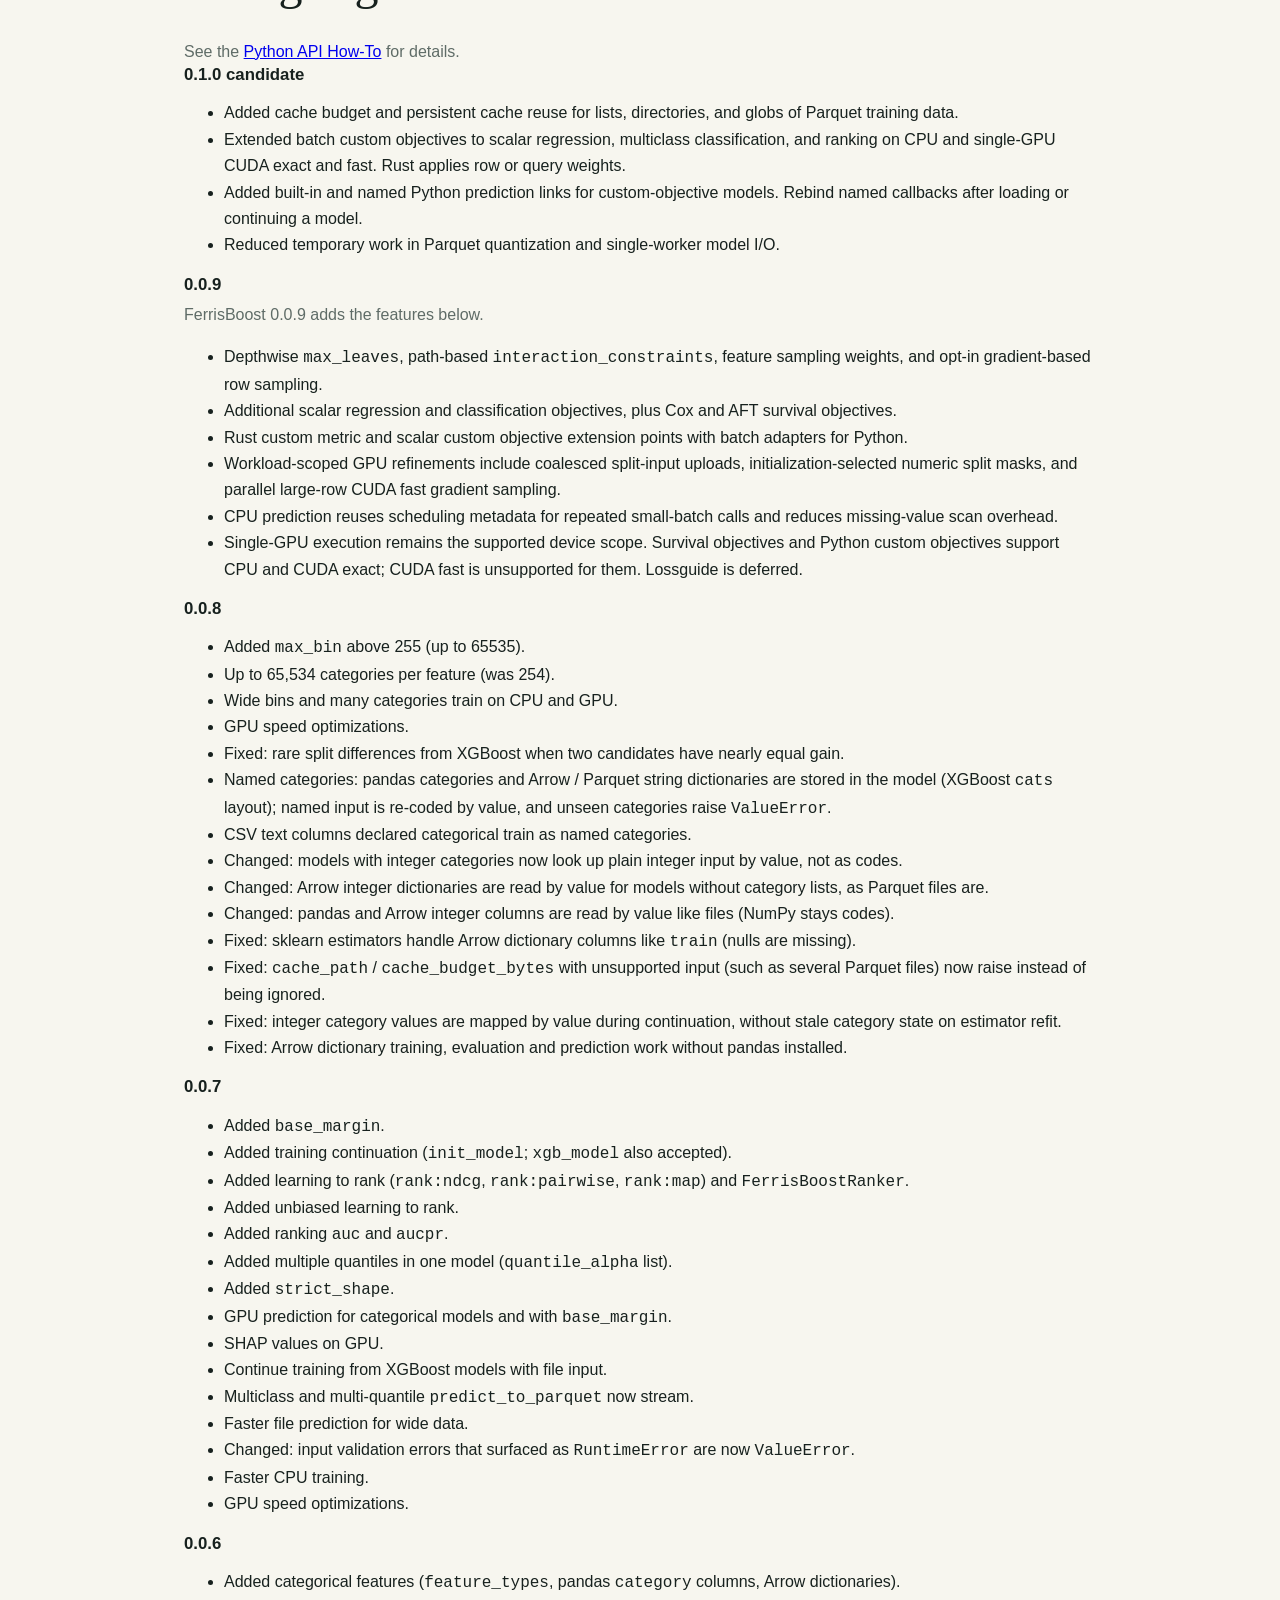
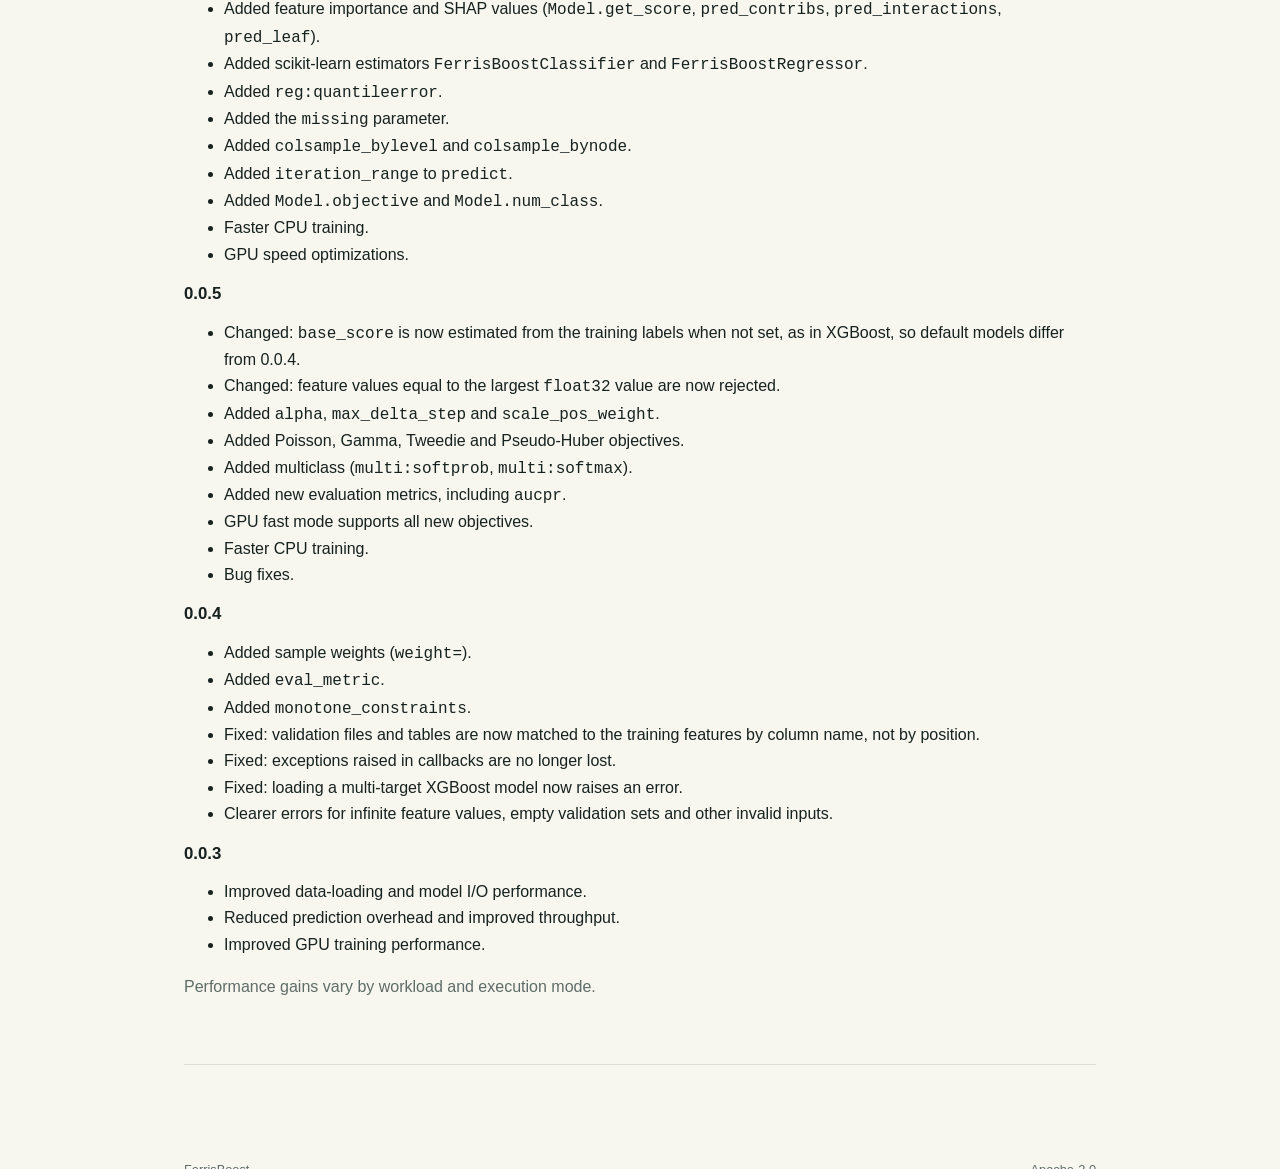
==== commit bc2a8a14: "Add multi-file Parquet spill caches and prepare 0.1.0" ====
--- a/docs/index.html
+++ b/docs/index.html
@@ -56,6 +56,10 @@
           <p>The planner selects full residency, hybrid caching, or streaming execution based on the workload and available VRAM.</p>
         </article>
         <article>
+          <h3>Multi-file Parquet cache</h3>
+          <p>Parquet file lists, directories, and globs support a feature-block cache budget and persistent cache reuse. Zero forces disk spill. The budget covers quantized feature blocks, not total process memory or GPU residency; CSV and in-memory arrays remain on their existing paths.</p>
+        </article>
+        <article>
           <h3>Deterministic modes</h3>
           <p><code>gpu_math="exact"</code> produces byte-identical CPU/GPU models. Fast mode remains deterministic.</p>
         </article>
@@ -88,6 +92,7 @@
 )
 
 prediction = model.predict("test.parquet")</code></pre>
+      <p>For lists, directories, or globs of Parquet files, set <code>cache_budget_bytes</code> to bound the in-memory quantized feature-block cache, or set it to <code>0</code> to force spill. <code>cache_path</code> persists and reuses the training cache. Validation reuses the training cuts without using that cache path. The budget does not cap total process RAM or GPU memory. Without these options, multi-file Parquet uses the in-memory route; CSV and in-memory arrays do not support these cache options.</p>
     </section>
 
     <section>
@@ -98,6 +103,13 @@
     <section>
       <h2>Changelog</h2>
       <p>See the <a href="https://github.com/mdai001/FerrisBoost/blob/develop/documents/howto.md">Python API How-To</a> for details.</p>
+      <h3>0.1.0 candidate</h3>
+      <ul>
+        <li>Added cache budget and persistent cache reuse for lists, directories, and globs of Parquet training data.</li>
+        <li>Extended batch custom objectives to scalar regression, multiclass classification, and ranking on CPU and single-GPU CUDA exact and fast. Rust applies row or query weights.</li>
+        <li>Added built-in and named Python prediction links for custom-objective models. Rebind named callbacks after loading or continuing a model.</li>
+        <li>Reduced temporary work in Parquet quantization and single-worker model I/O.</li>
+      </ul>
       <h3>0.0.9</h3>
       <p>FerrisBoost 0.0.9 adds the features below.</p>
       <ul>
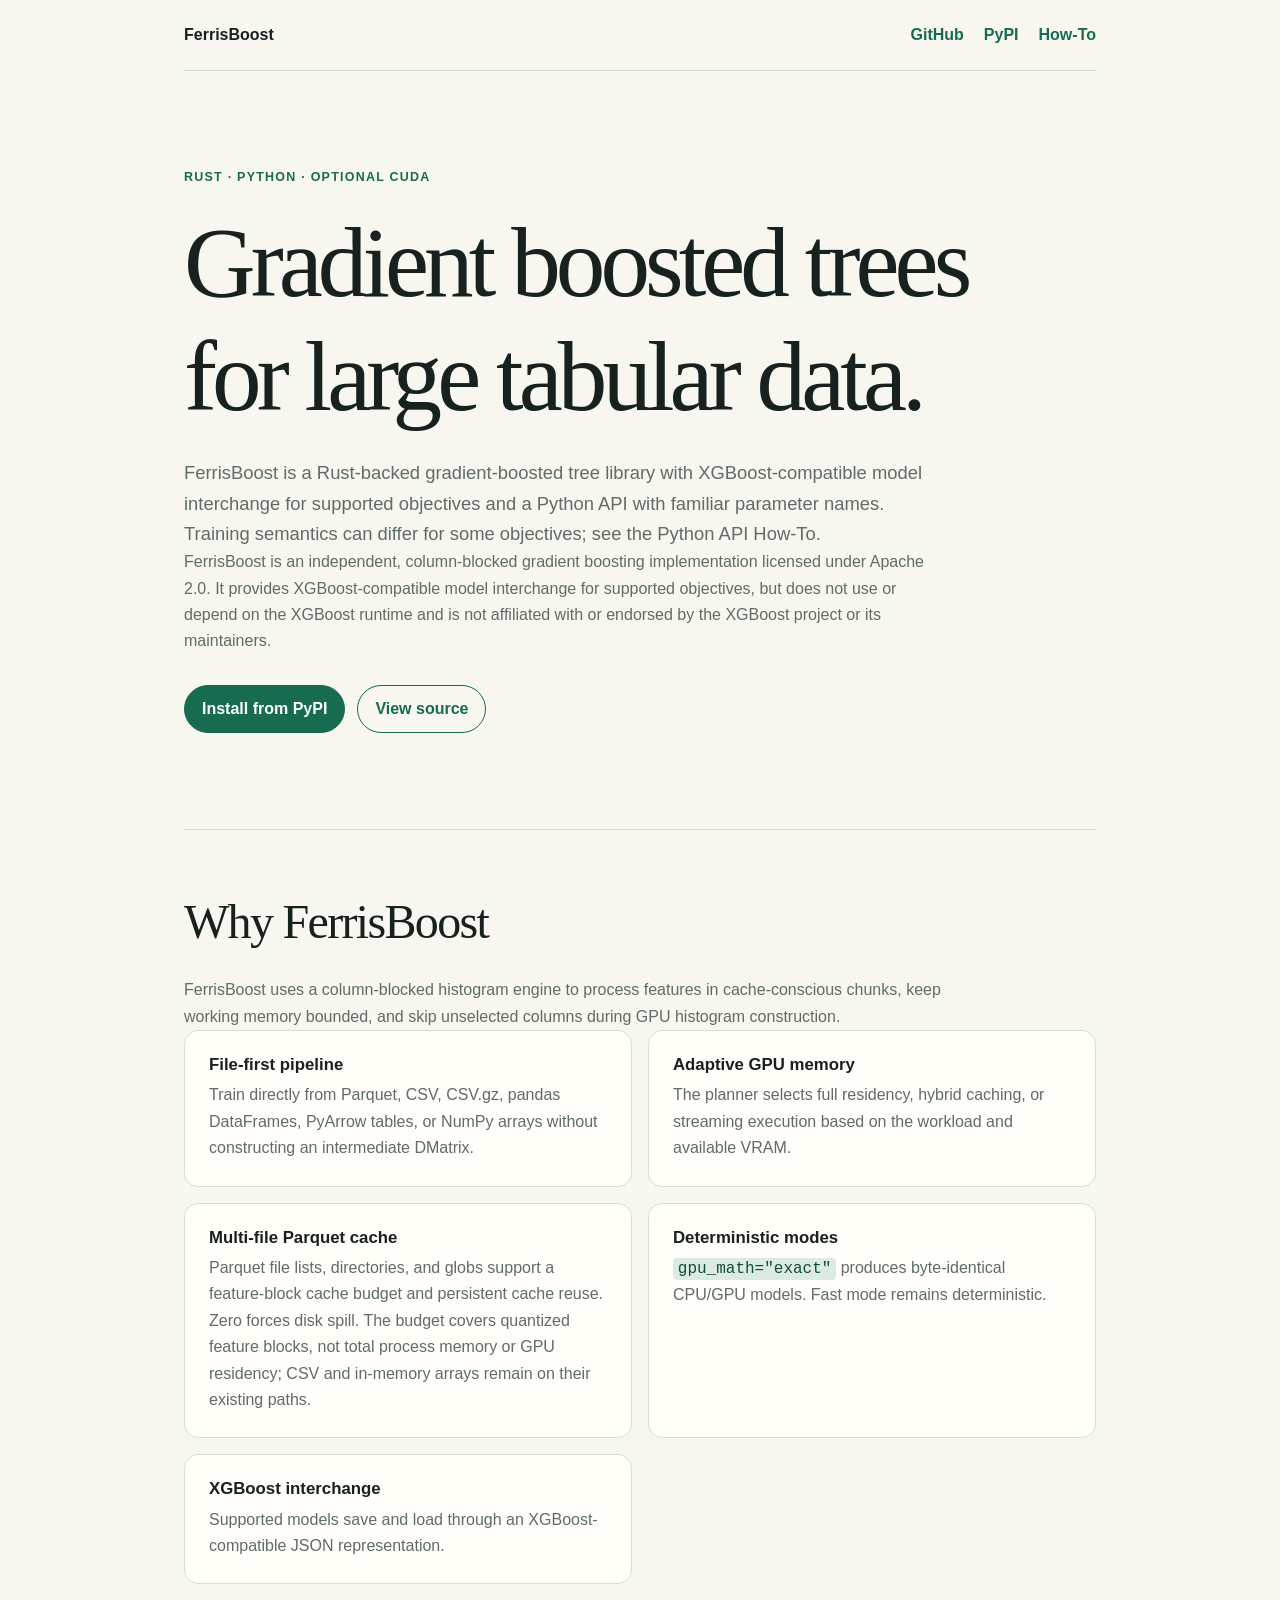
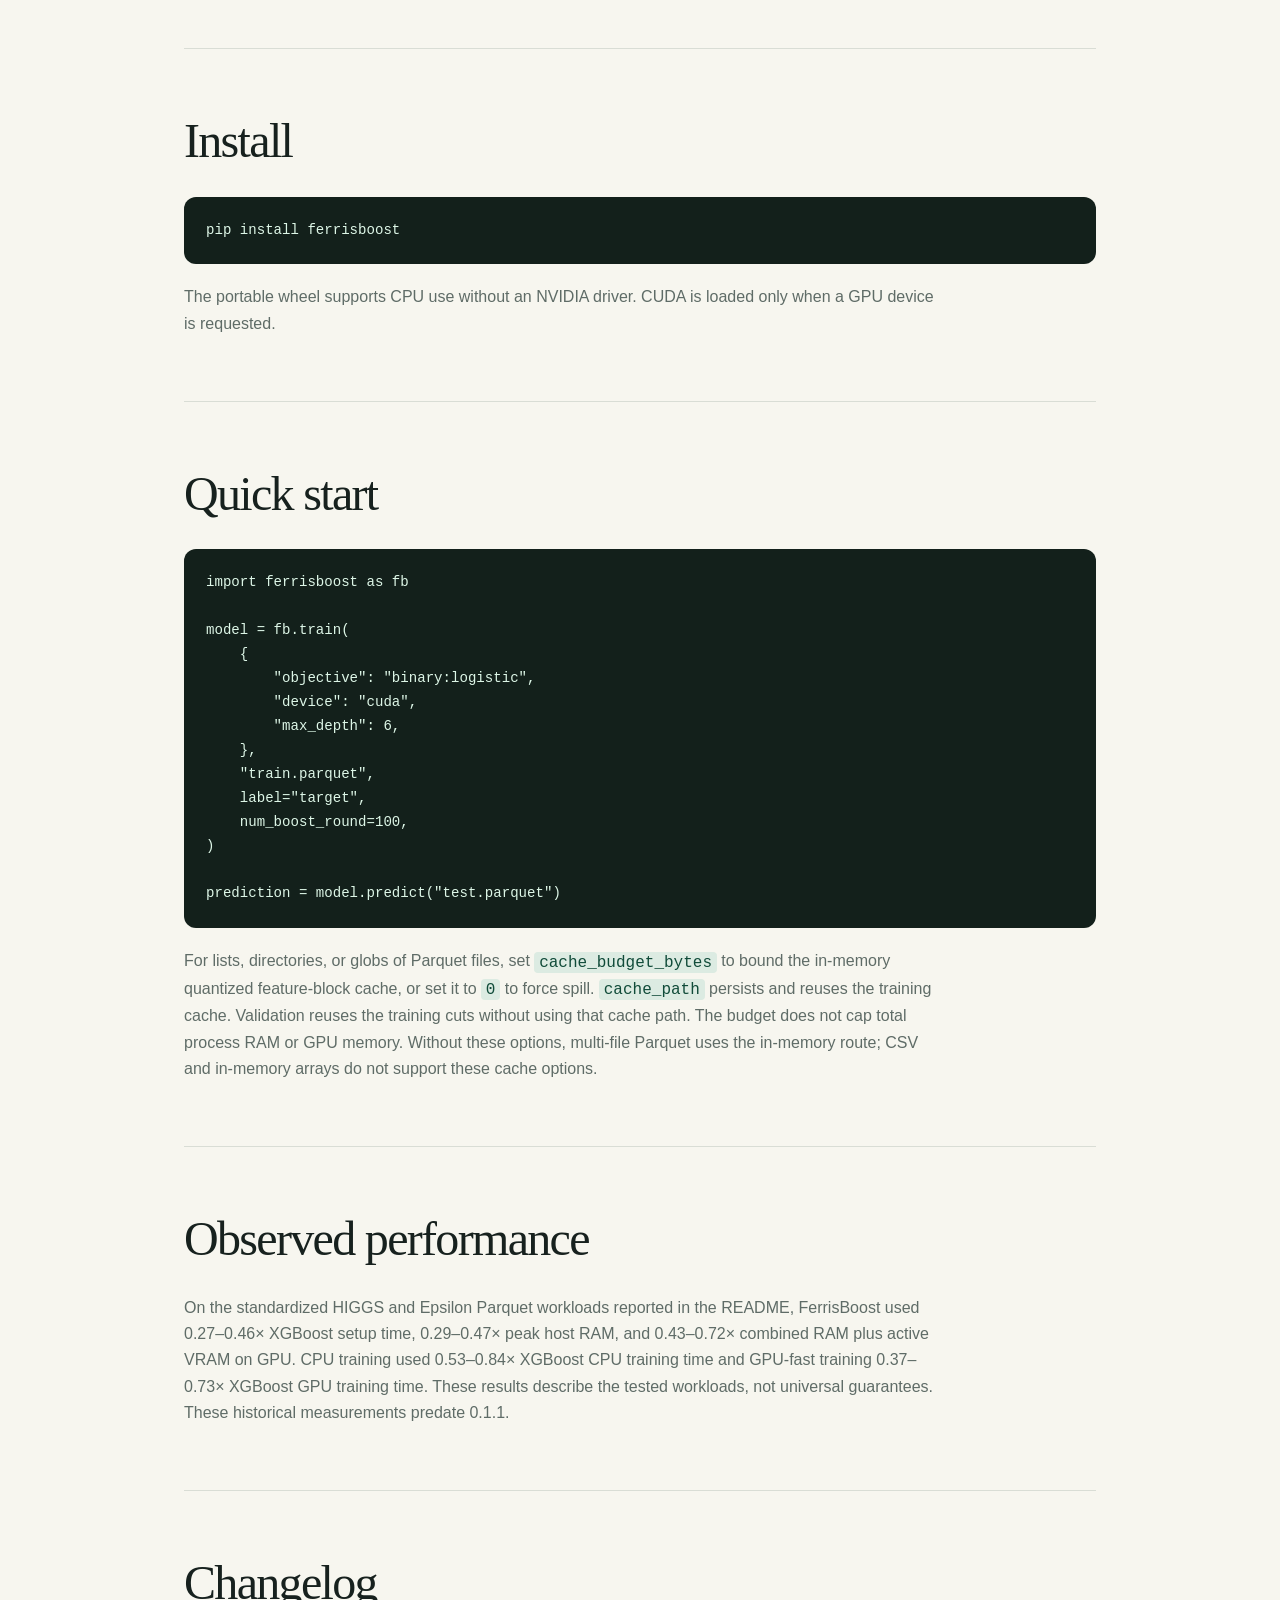
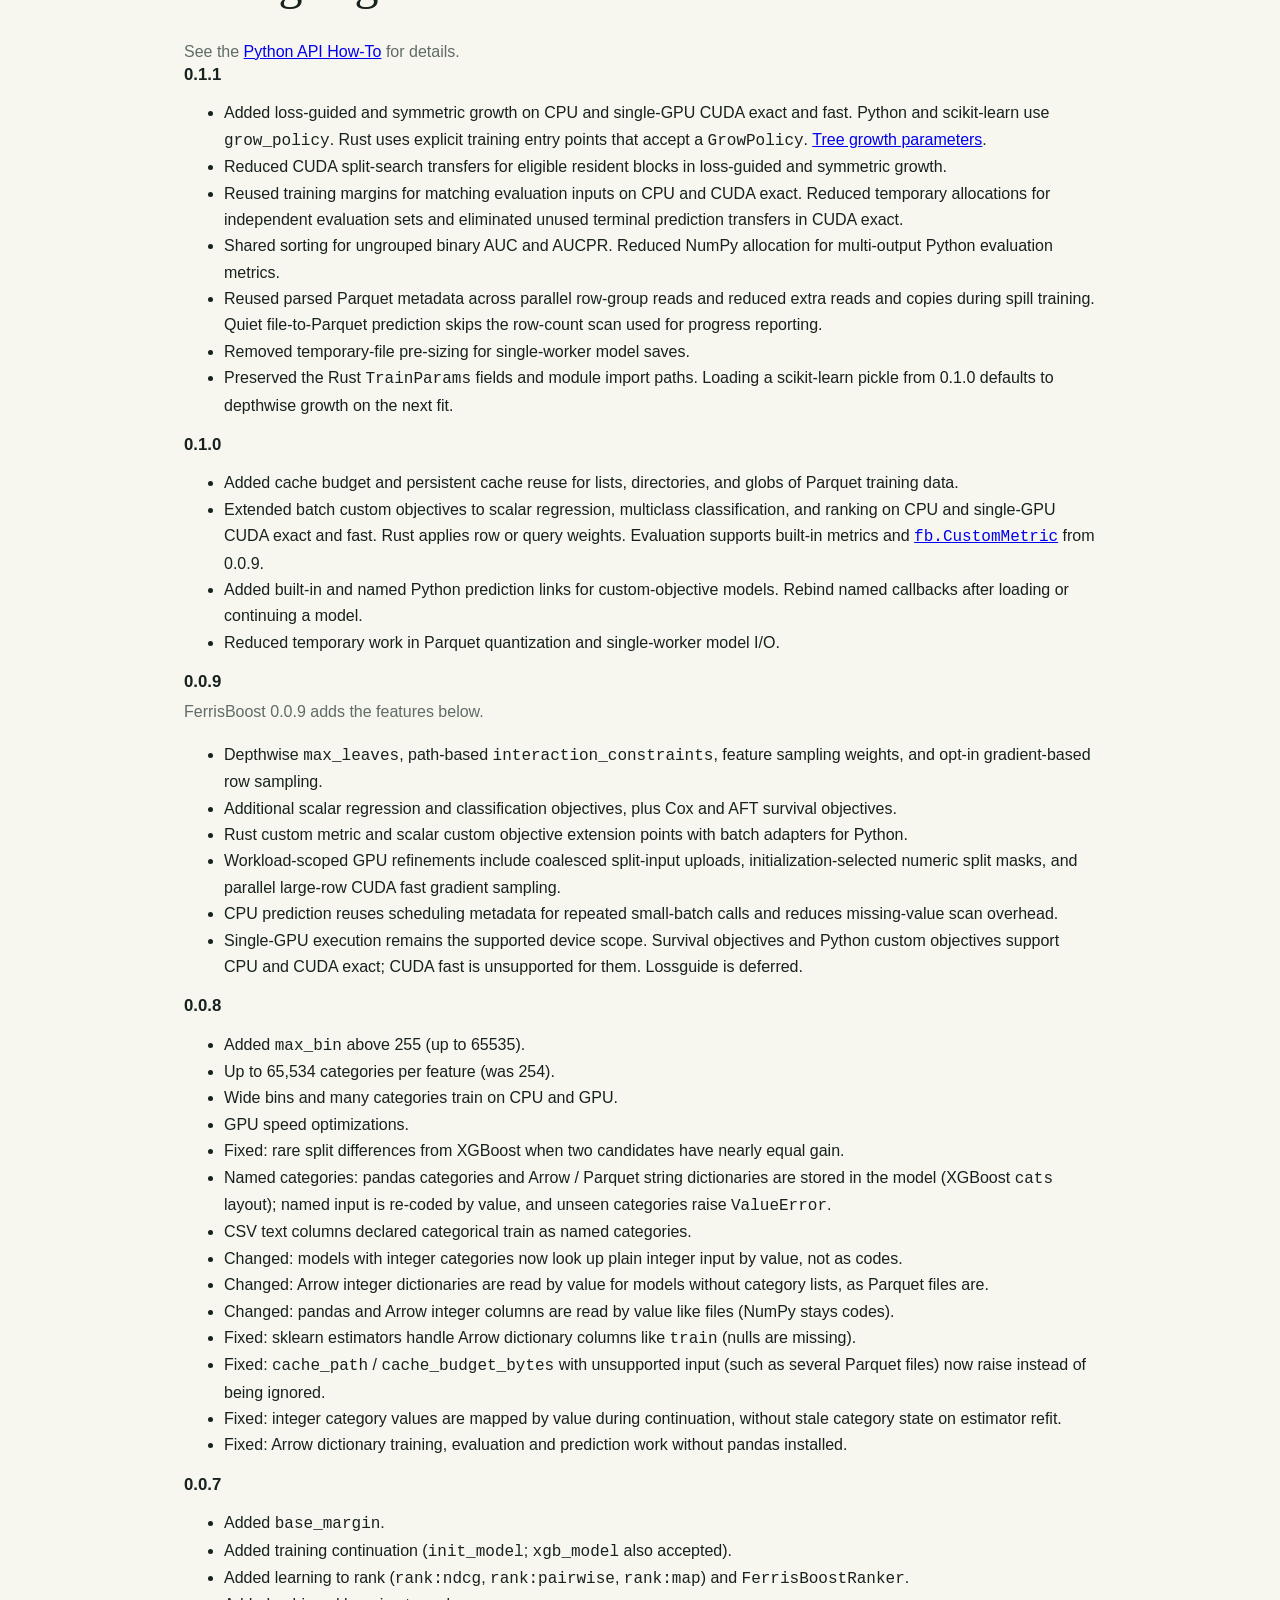
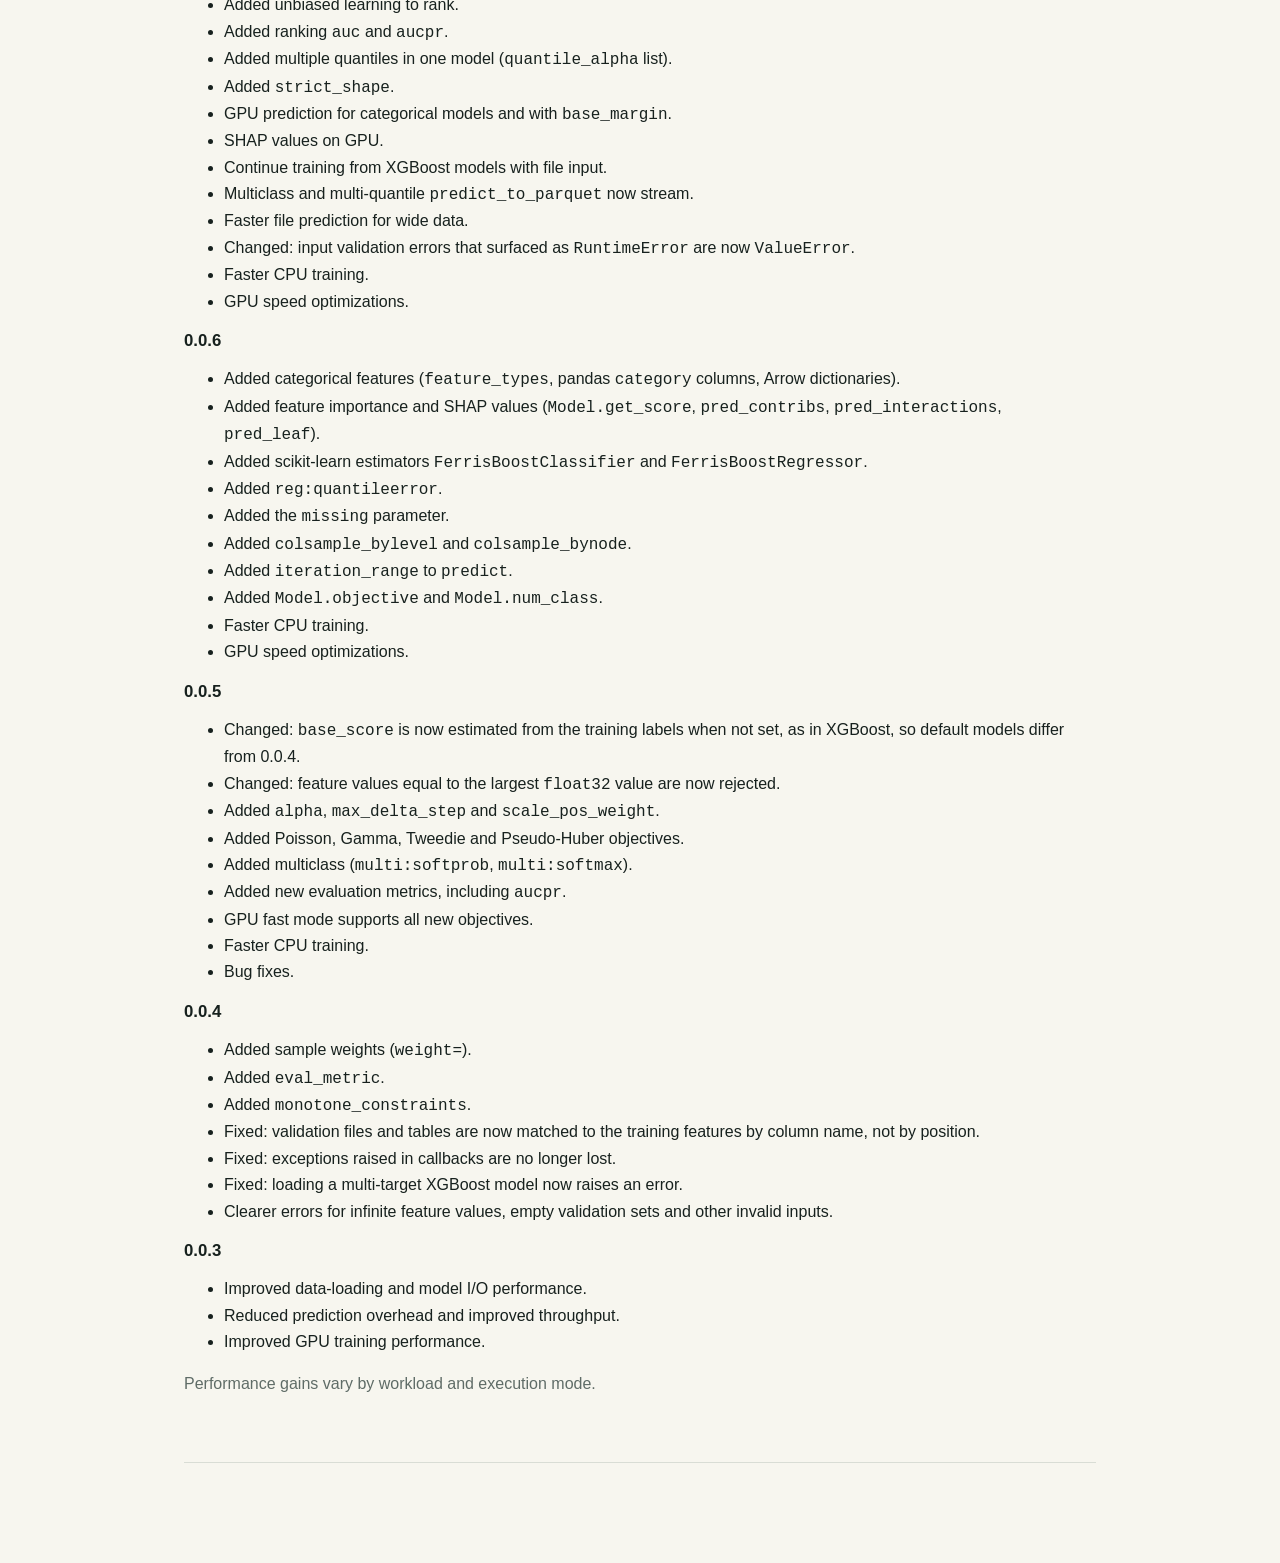
==== commit 008b9fb2: "Prepare FerrisBoost 0.1.1" ====
--- a/docs/index.html
+++ b/docs/index.html
@@ -97,16 +97,26 @@
 
     <section>
       <h2>Observed performance</h2>
-      <p>On the standardized HIGGS and Epsilon Parquet workloads reported in the README, FerrisBoost used 0.27–0.46× XGBoost setup time, 0.29–0.47× peak host RAM, and 0.43–0.72× combined RAM plus active VRAM on GPU. CPU training used 0.53–0.84× XGBoost CPU training time and GPU-fast training 0.37–0.73× XGBoost GPU training time. These results describe the tested workloads, not universal guarantees. These are historical measurements and do not report 0.0.9 performance.</p>
+      <p>On the standardized HIGGS and Epsilon Parquet workloads reported in the README, FerrisBoost used 0.27–0.46× XGBoost setup time, 0.29–0.47× peak host RAM, and 0.43–0.72× combined RAM plus active VRAM on GPU. CPU training used 0.53–0.84× XGBoost CPU training time and GPU-fast training 0.37–0.73× XGBoost GPU training time. These results describe the tested workloads, not universal guarantees. These historical measurements predate 0.1.1.</p>
     </section>
 
     <section>
       <h2>Changelog</h2>
       <p>See the <a href="https://github.com/mdai001/FerrisBoost/blob/develop/documents/howto.md">Python API How-To</a> for details.</p>
-      <h3>0.1.0 candidate</h3>
+      <h3>0.1.1</h3>
+      <ul>
+        <li>Added loss-guided and symmetric growth on CPU and single-GPU CUDA exact and fast. Python and scikit-learn use <code>grow_policy</code>. Rust uses explicit training entry points that accept a <code>GrowPolicy</code>. <a href="https://github.com/mdai001/FerrisBoost/blob/develop/documents/howto.md#tree-growth-and-feature-interactions">Tree growth parameters</a>.</li>
+        <li>Reduced CUDA split-search transfers for eligible resident blocks in loss-guided and symmetric growth.</li>
+        <li>Reused training margins for matching evaluation inputs on CPU and CUDA exact. Reduced temporary allocations for independent evaluation sets and eliminated unused terminal prediction transfers in CUDA exact.</li>
+        <li>Shared sorting for ungrouped binary AUC and AUCPR. Reduced NumPy allocation for multi-output Python evaluation metrics.</li>
+        <li>Reused parsed Parquet metadata across parallel row-group reads and reduced extra reads and copies during spill training. Quiet file-to-Parquet prediction skips the row-count scan used for progress reporting.</li>
+        <li>Removed temporary-file pre-sizing for single-worker model saves.</li>
+        <li>Preserved the Rust <code>TrainParams</code> fields and module import paths. Loading a scikit-learn pickle from 0.1.0 defaults to depthwise growth on the next fit.</li>
+      </ul>
+      <h3>0.1.0</h3>
       <ul>
         <li>Added cache budget and persistent cache reuse for lists, directories, and globs of Parquet training data.</li>
-        <li>Extended batch custom objectives to scalar regression, multiclass classification, and ranking on CPU and single-GPU CUDA exact and fast. Rust applies row or query weights.</li>
+        <li>Extended batch custom objectives to scalar regression, multiclass classification, and ranking on CPU and single-GPU CUDA exact and fast. Rust applies row or query weights. Evaluation supports built-in metrics and <a href="https://github.com/mdai001/FerrisBoost/blob/develop/documents/howto.md#custom-evaluation-metrics"><code>fb.CustomMetric</code></a> from 0.0.9.</li>
         <li>Added built-in and named Python prediction links for custom-objective models. Rebind named callbacks after loading or continuing a model.</li>
         <li>Reduced temporary work in Parquet quantization and single-worker model I/O.</li>
       </ul>
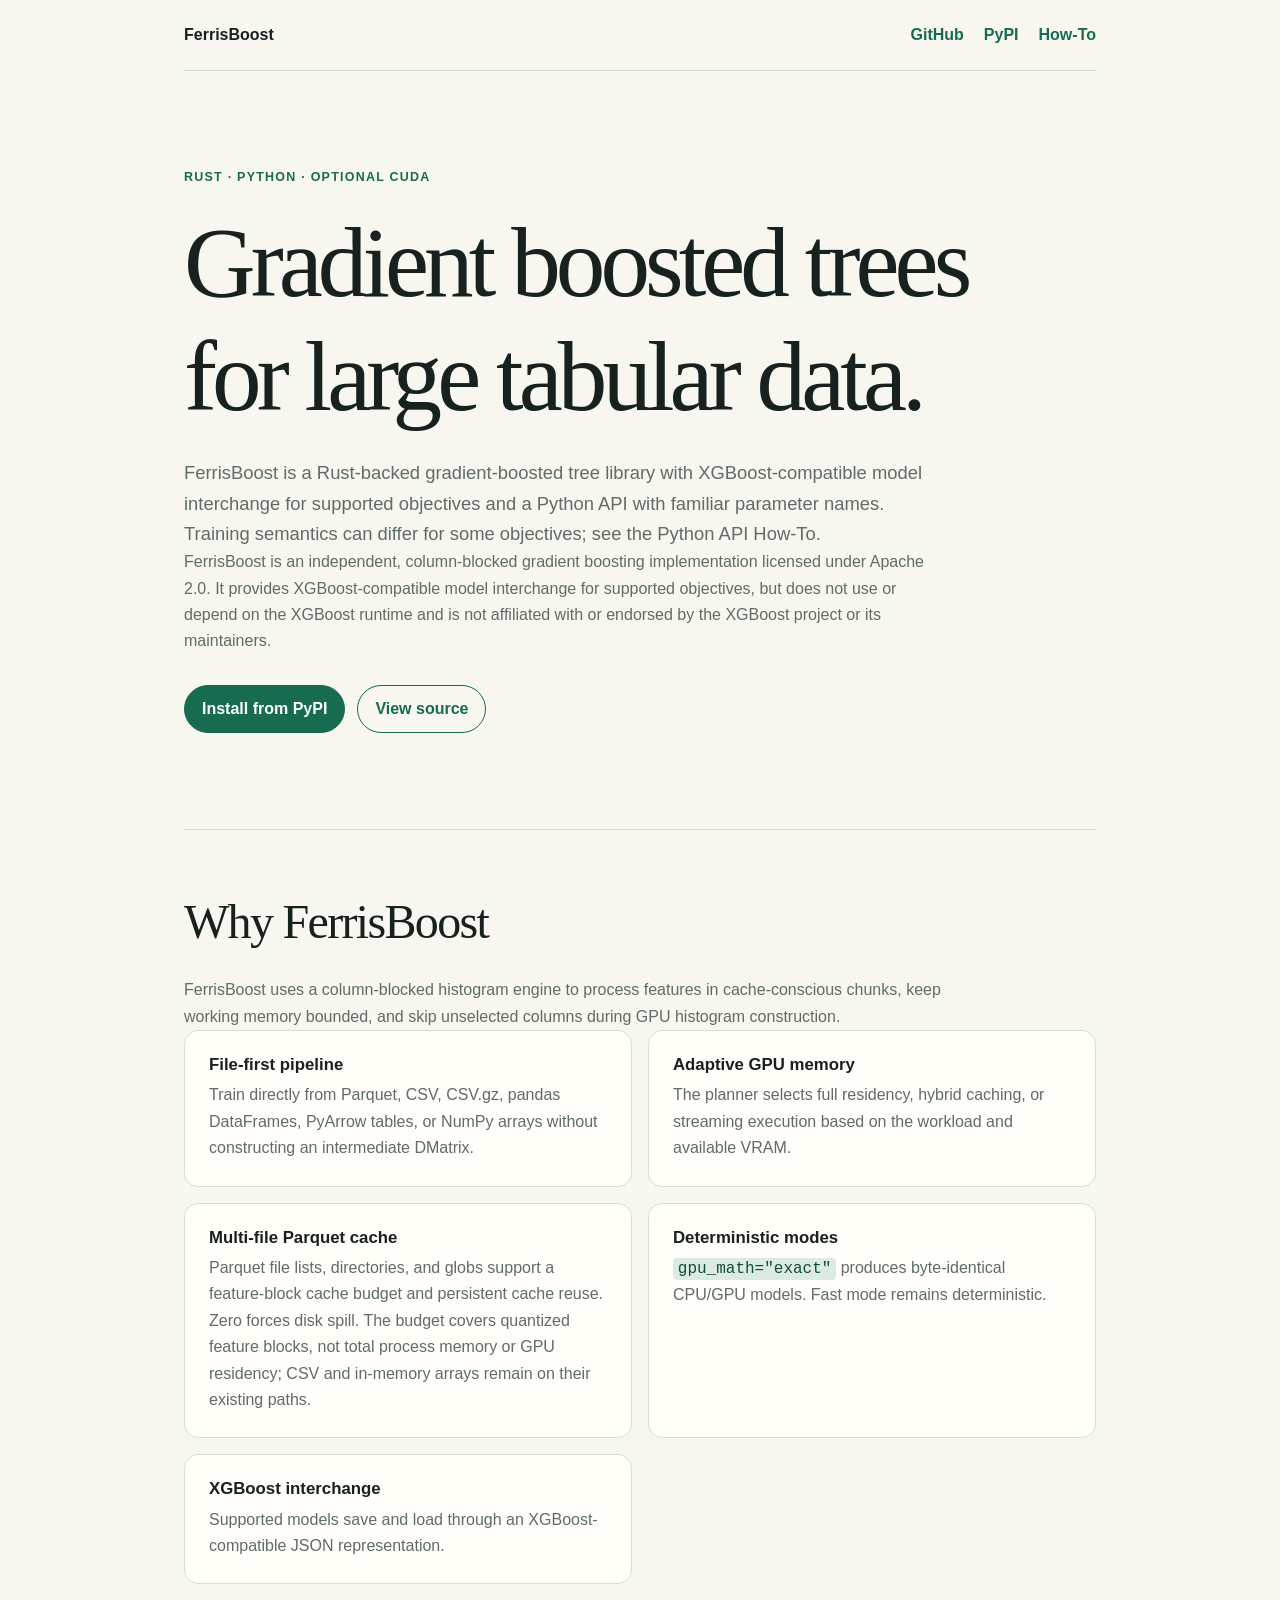
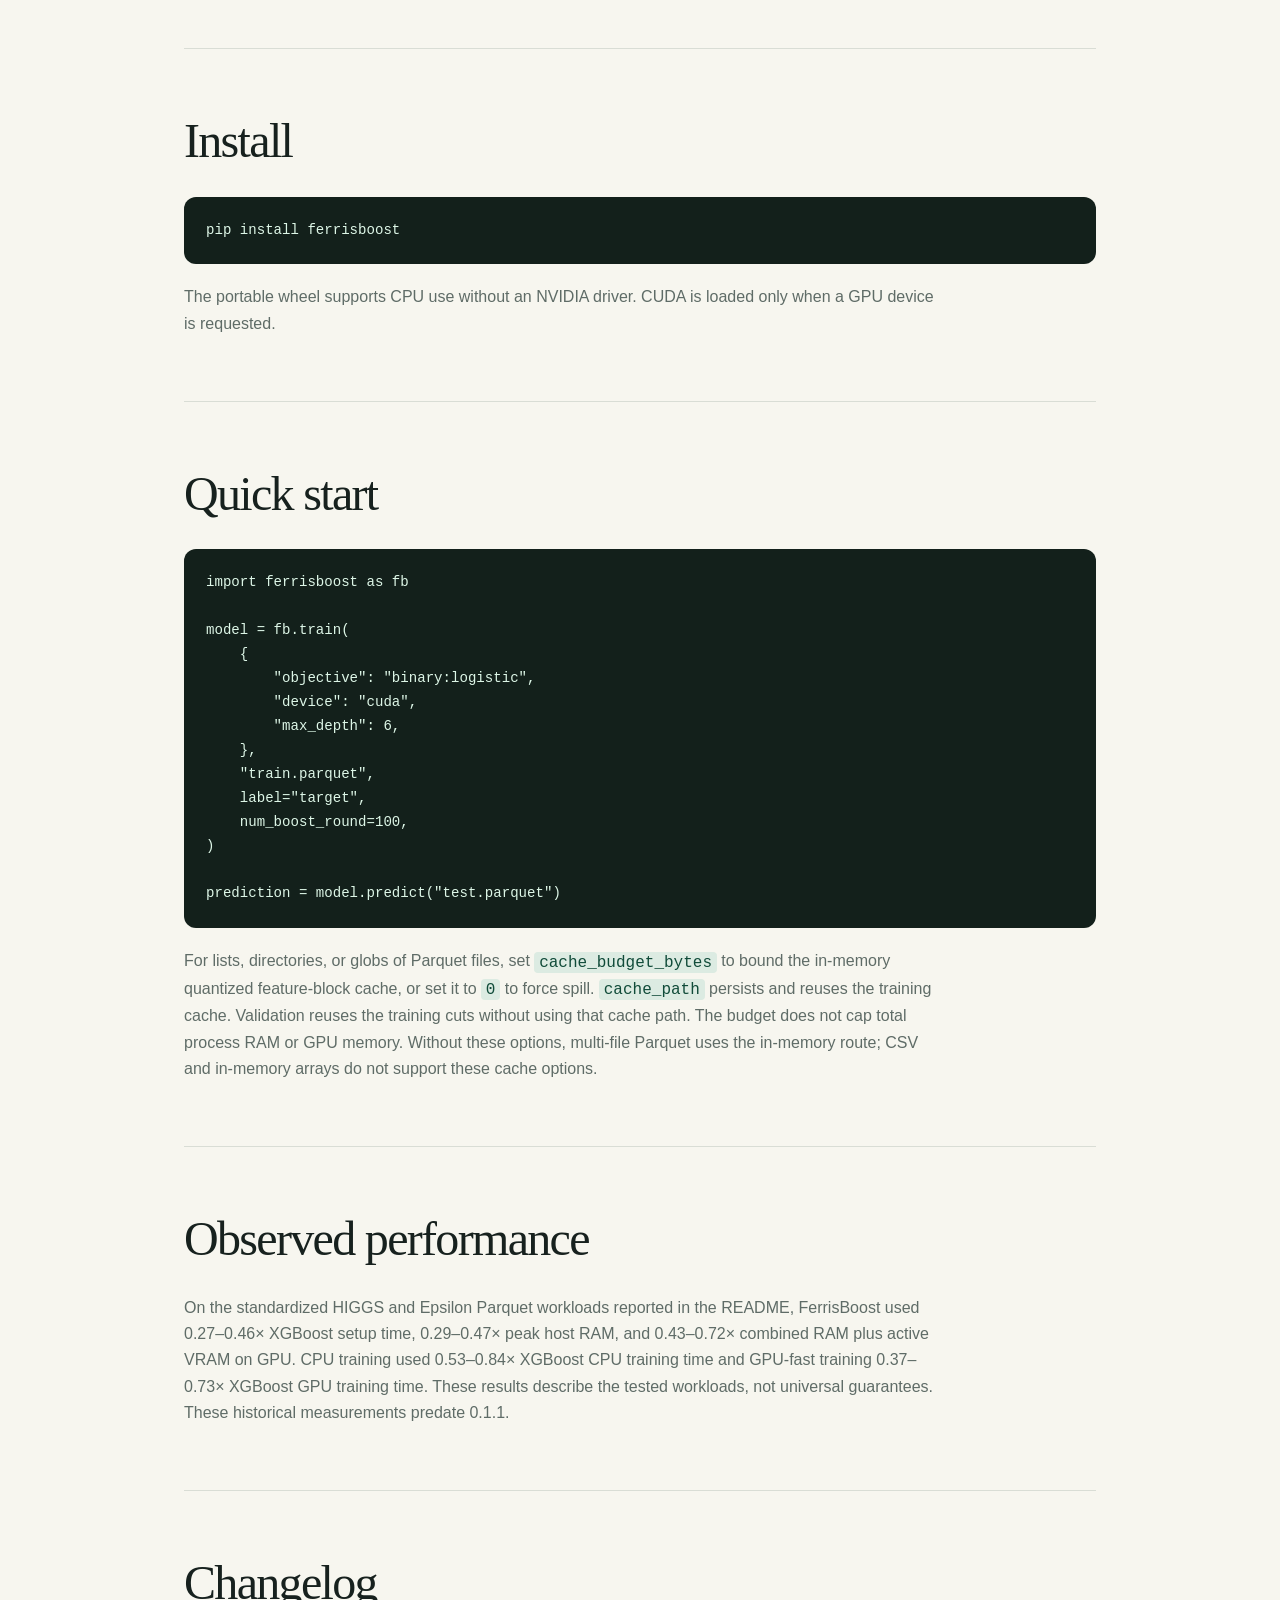
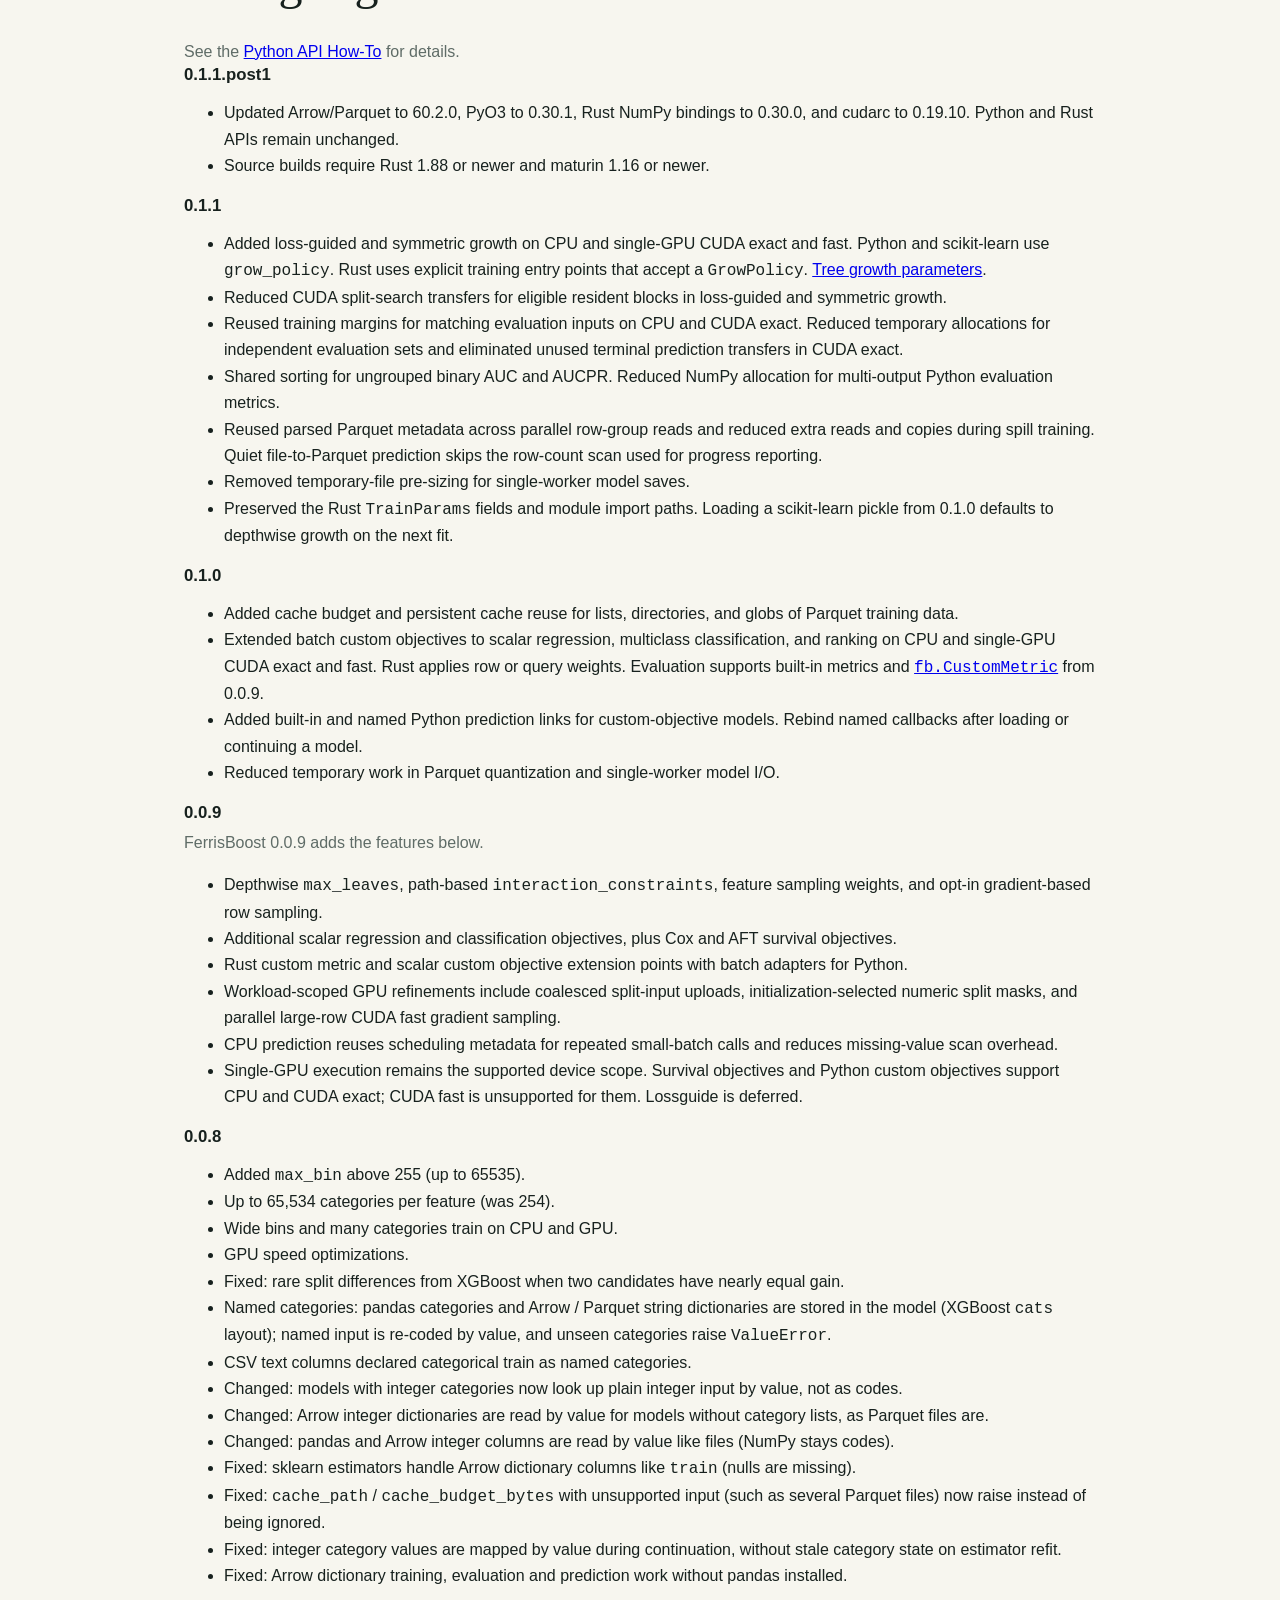
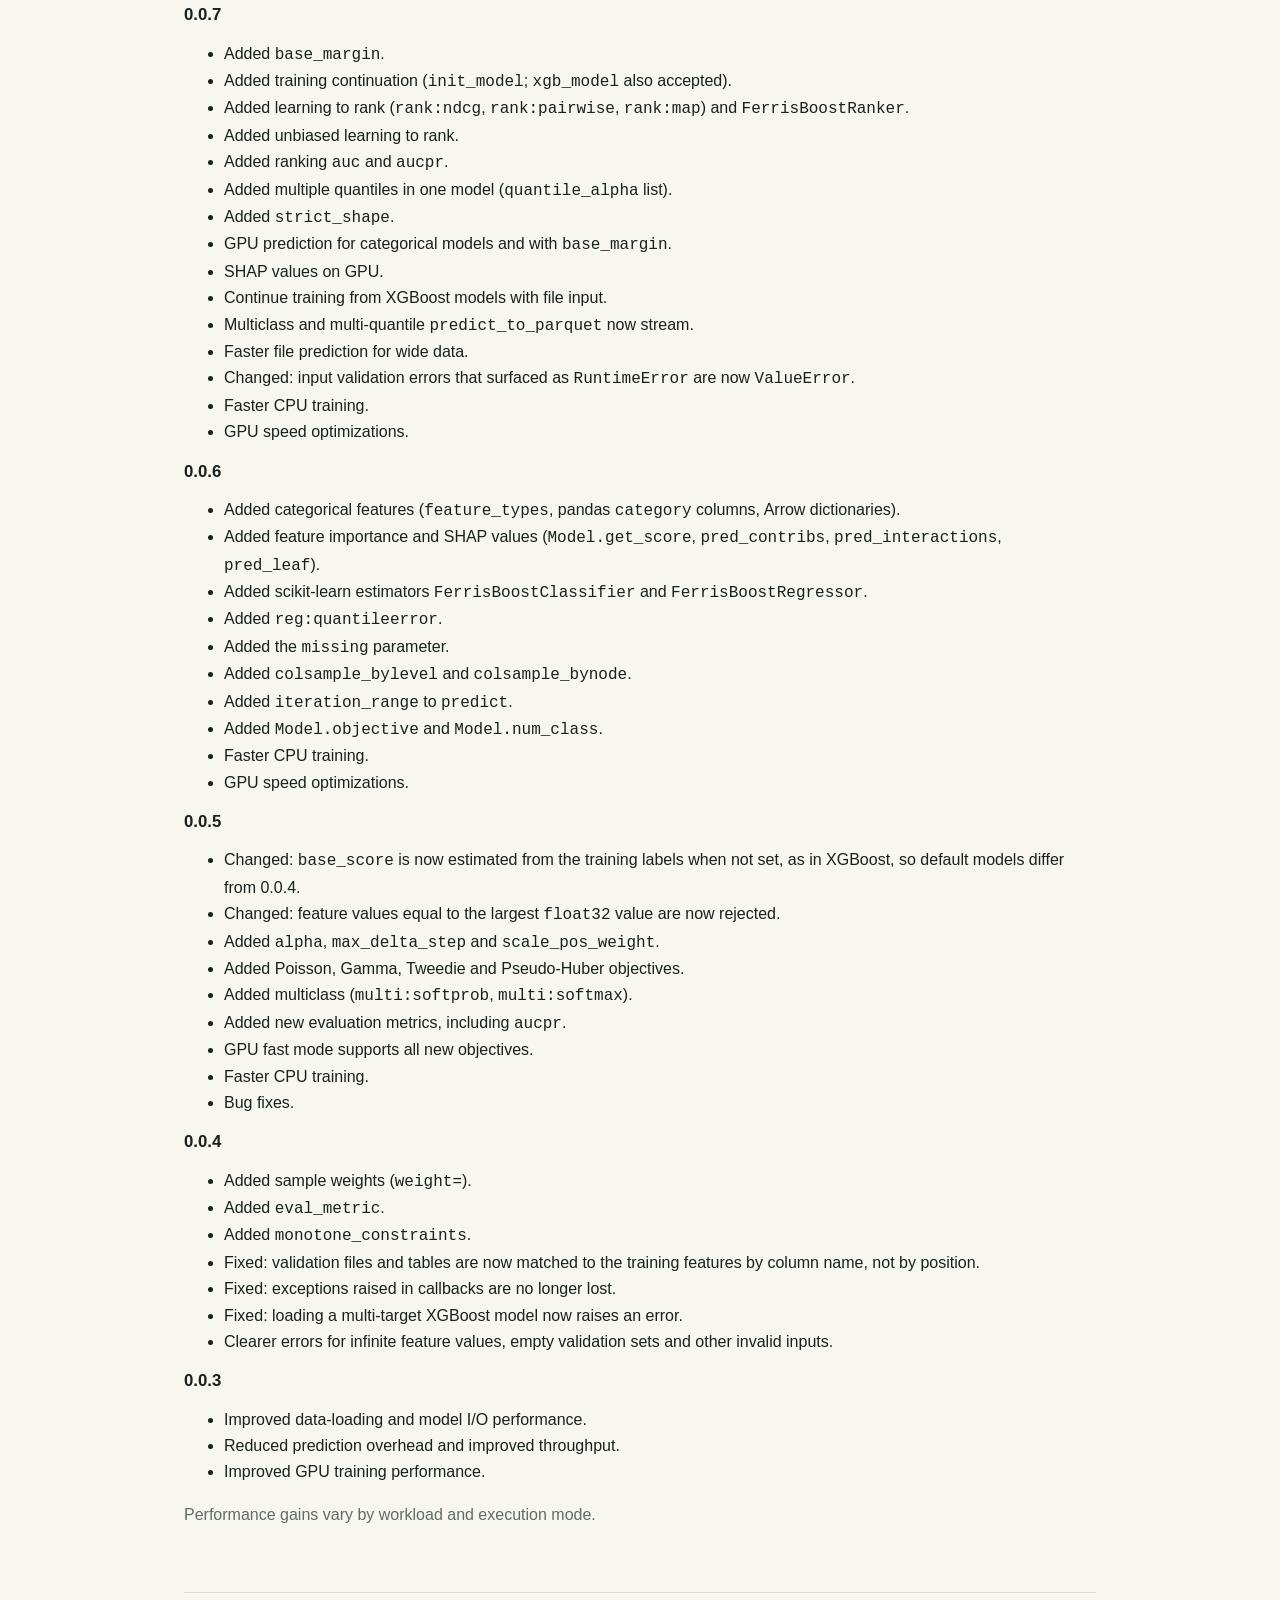
==== commit 108a7e72: "Prepare Python 0.1.1.post1 dependency maintenance release" ====
--- a/docs/index.html
+++ b/docs/index.html
@@ -103,6 +103,11 @@
     <section>
       <h2>Changelog</h2>
       <p>See the <a href="https://github.com/mdai001/FerrisBoost/blob/develop/documents/howto.md">Python API How-To</a> for details.</p>
+      <h3>0.1.1.post1</h3>
+      <ul>
+        <li>Updated Arrow/Parquet to 60.2.0, PyO3 to 0.30.1, Rust NumPy bindings to 0.30.0, and cudarc to 0.19.10. Python and Rust APIs remain unchanged.</li>
+        <li>Source builds require Rust 1.88 or newer and maturin 1.16 or newer.</li>
+      </ul>
       <h3>0.1.1</h3>
       <ul>
         <li>Added loss-guided and symmetric growth on CPU and single-GPU CUDA exact and fast. Python and scikit-learn use <code>grow_policy</code>. Rust uses explicit training entry points that accept a <code>GrowPolicy</code>. <a href="https://github.com/mdai001/FerrisBoost/blob/develop/documents/howto.md#tree-growth-and-feature-interactions">Tree growth parameters</a>.</li>
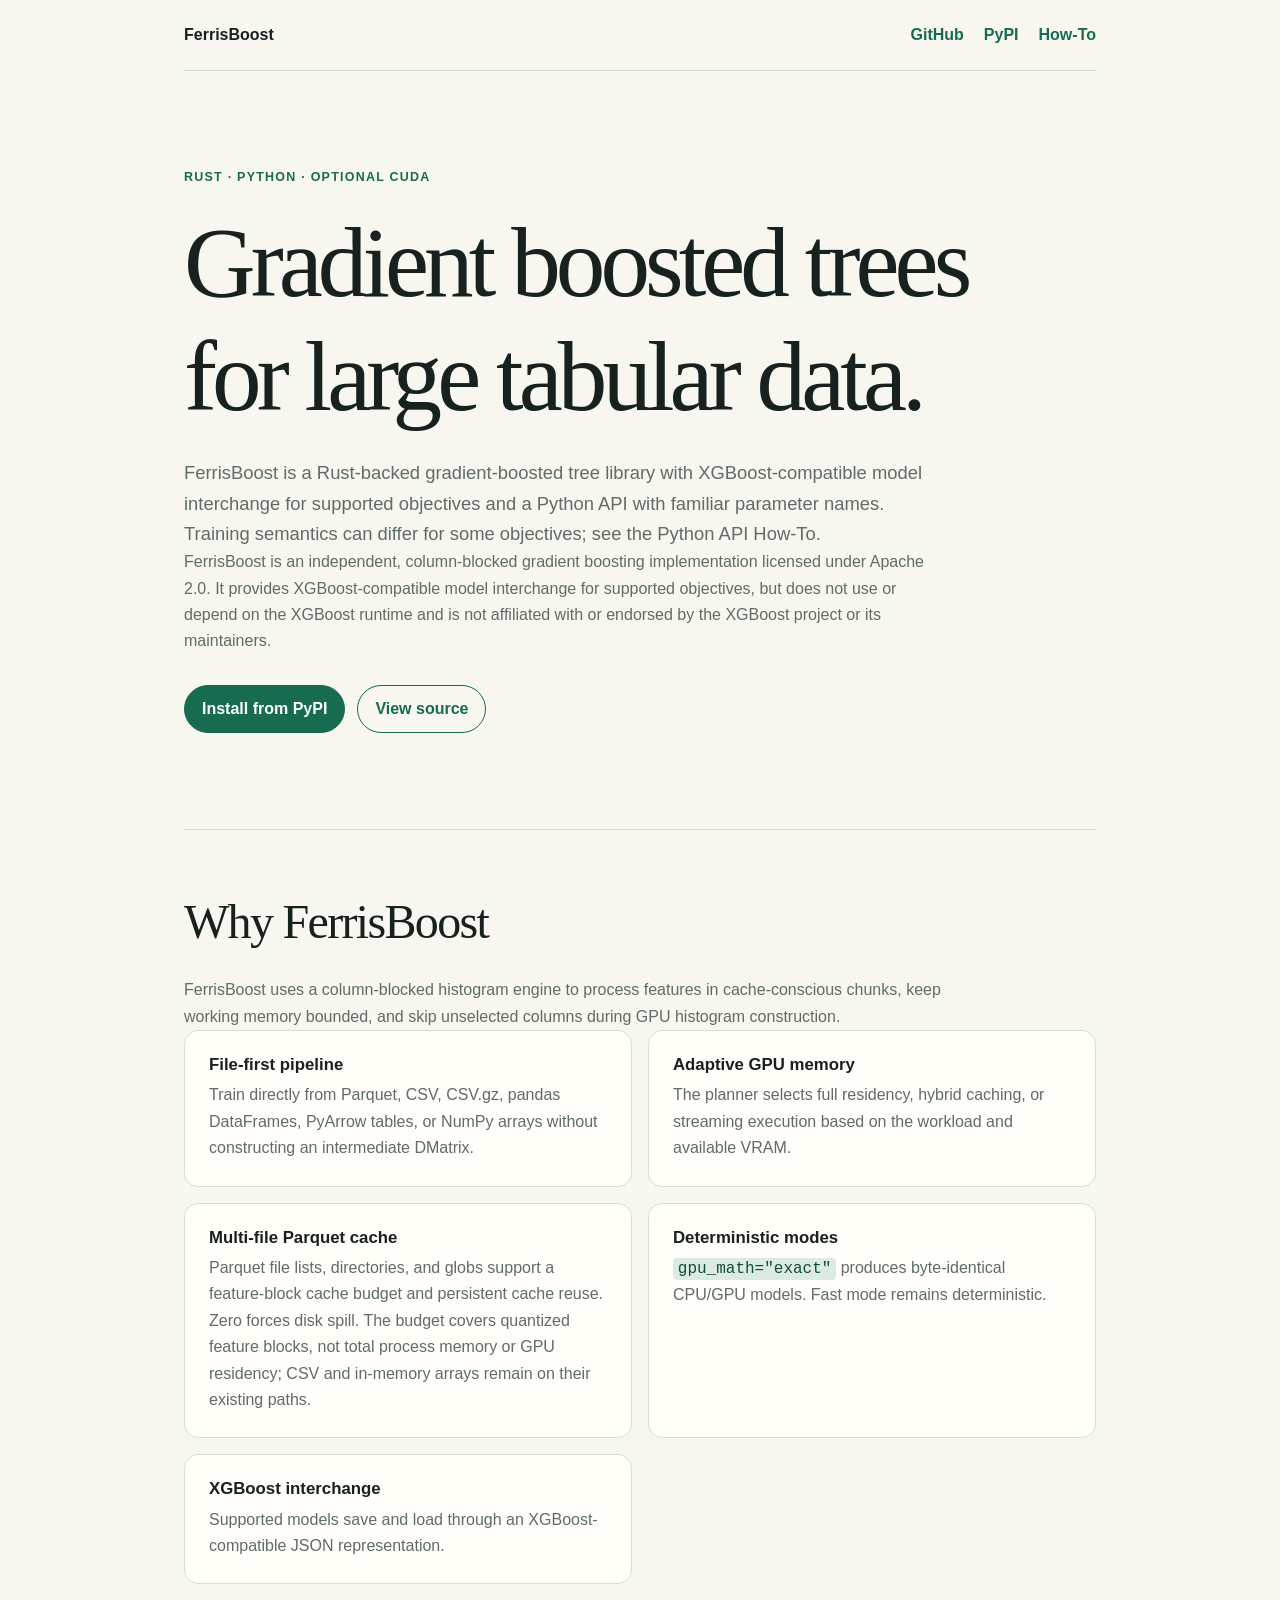
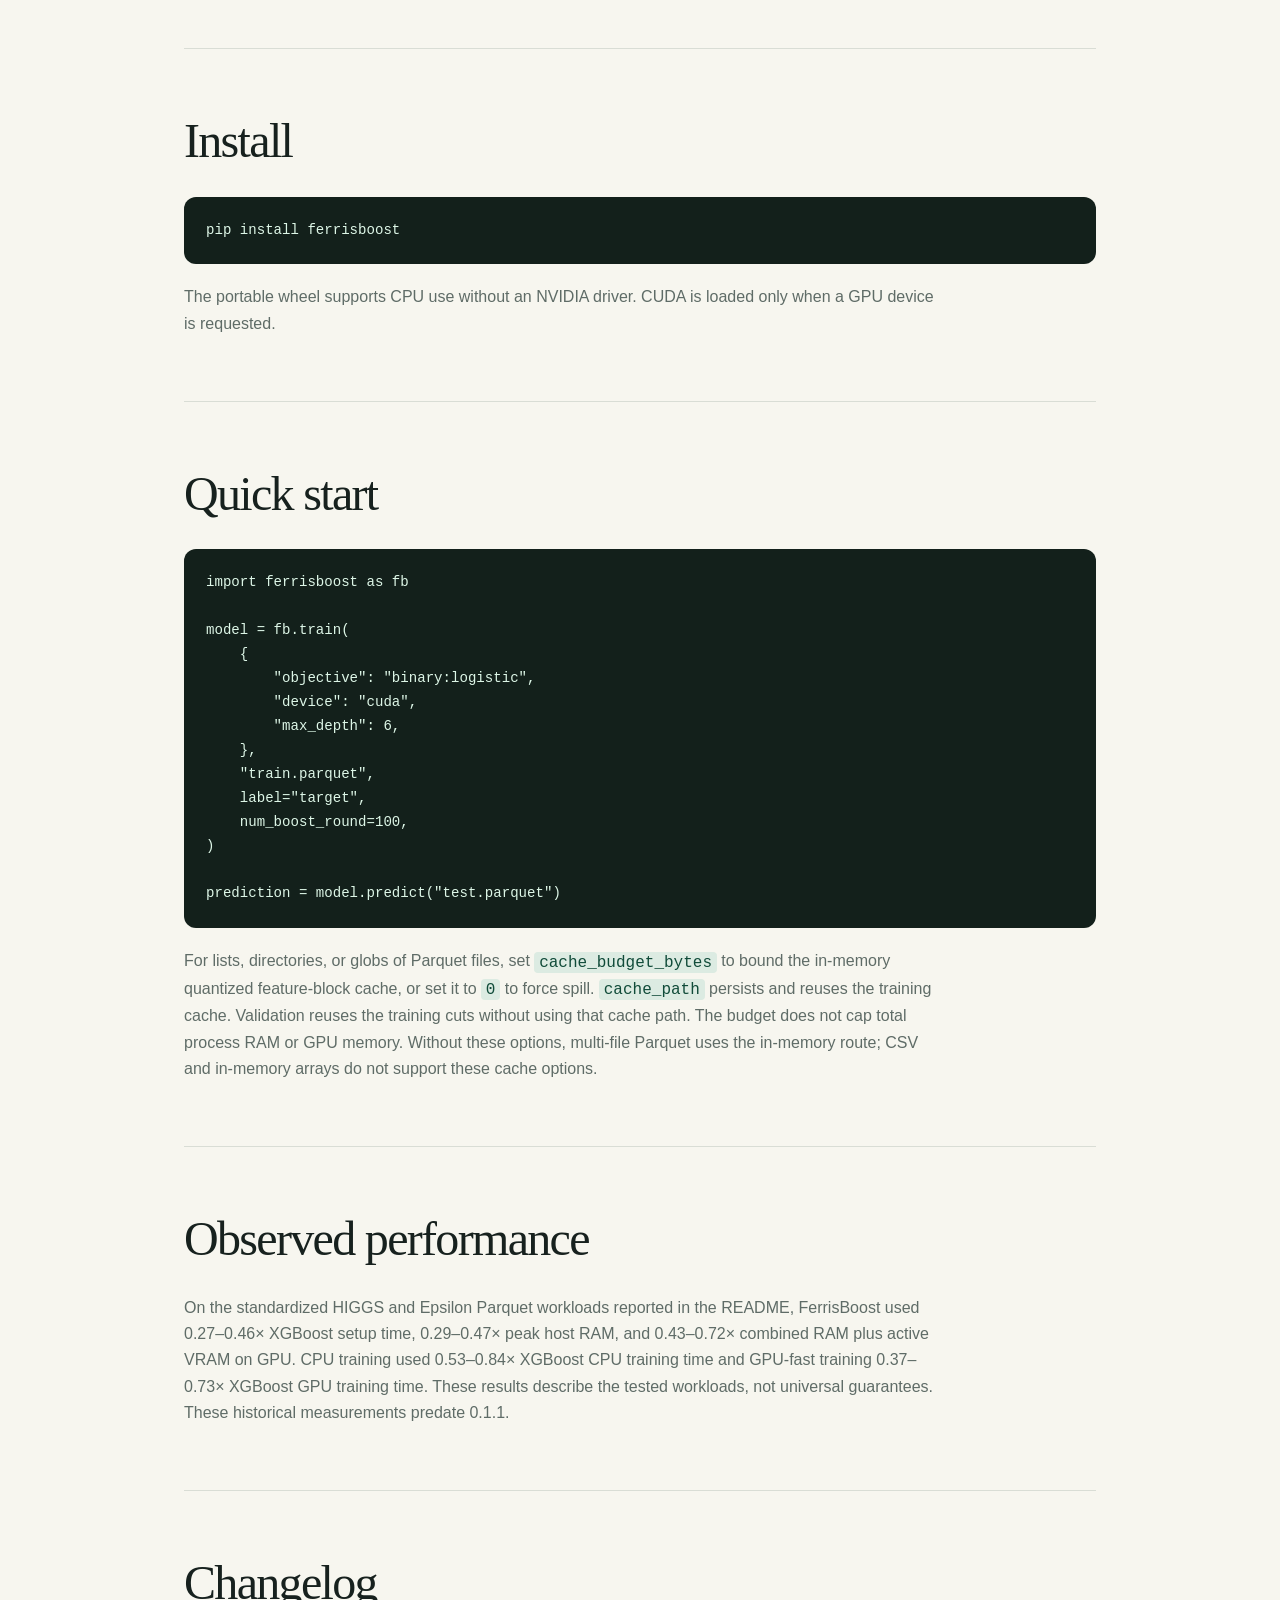
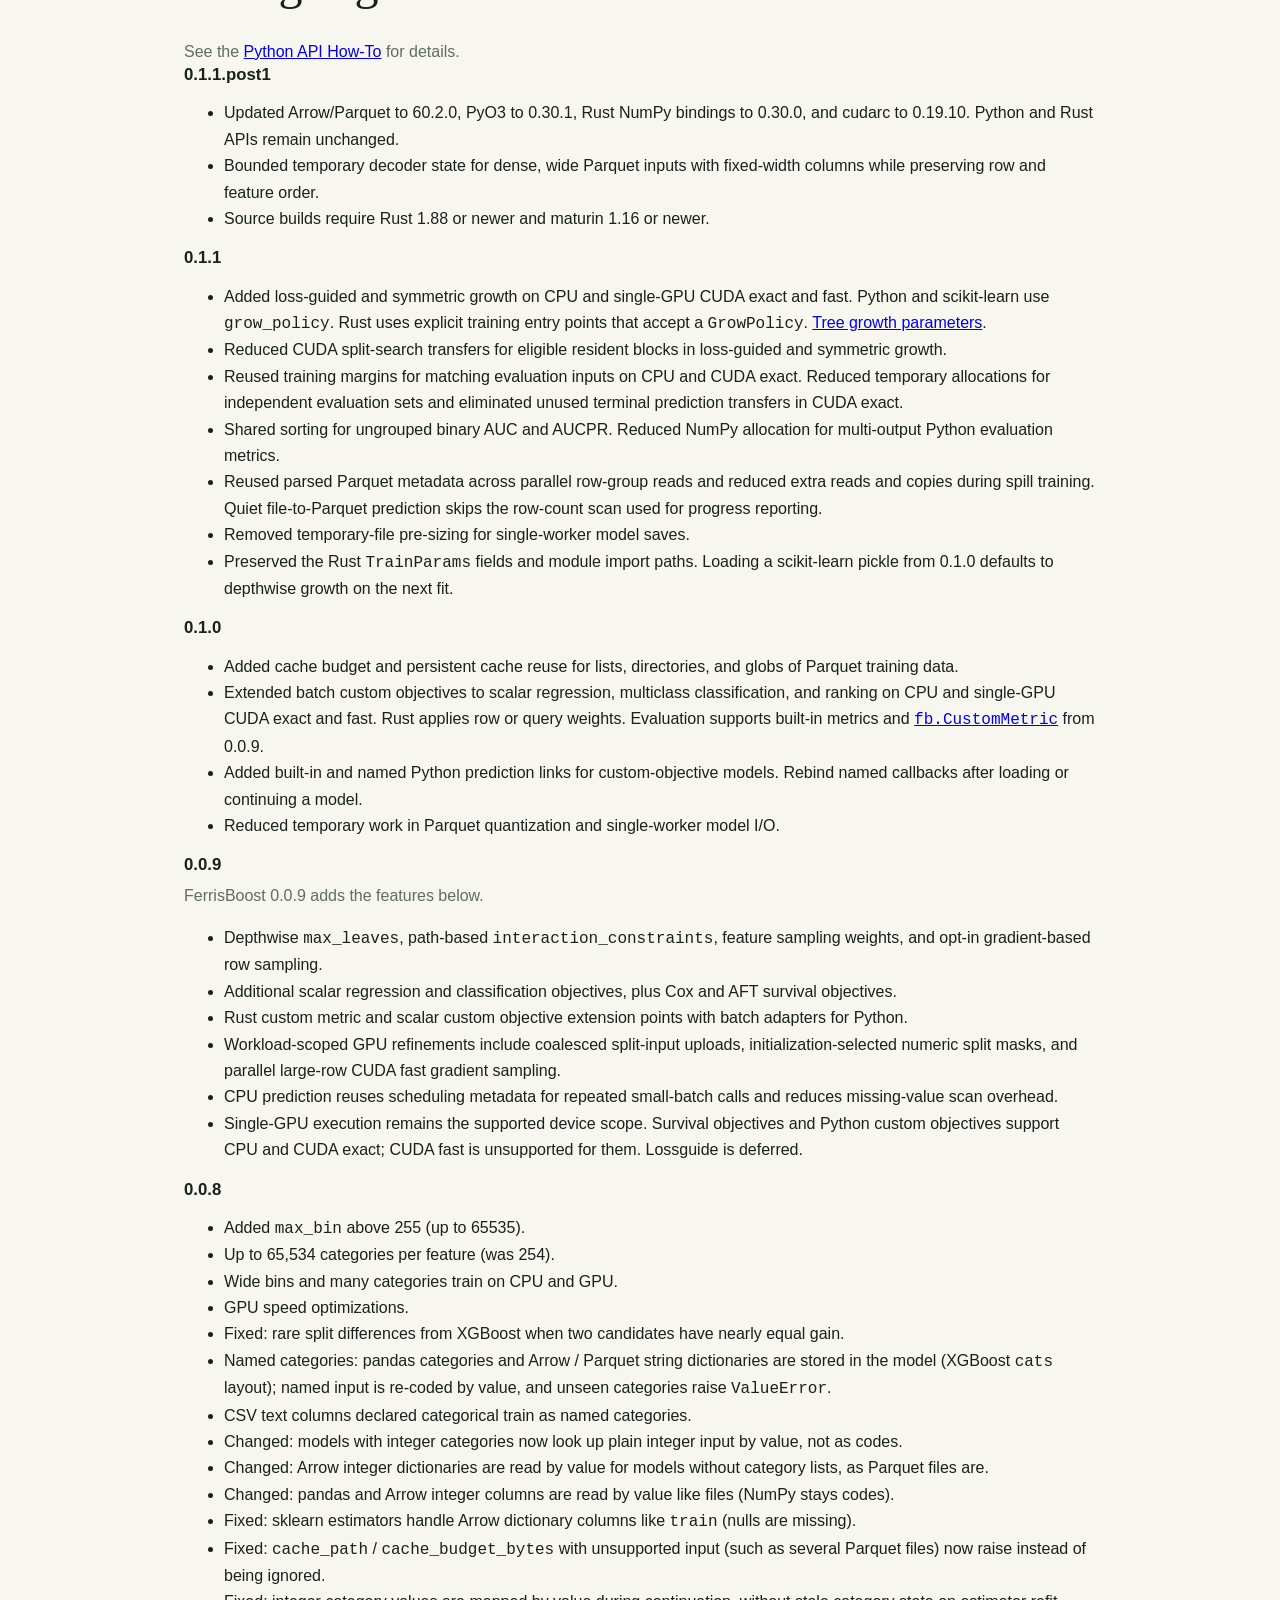
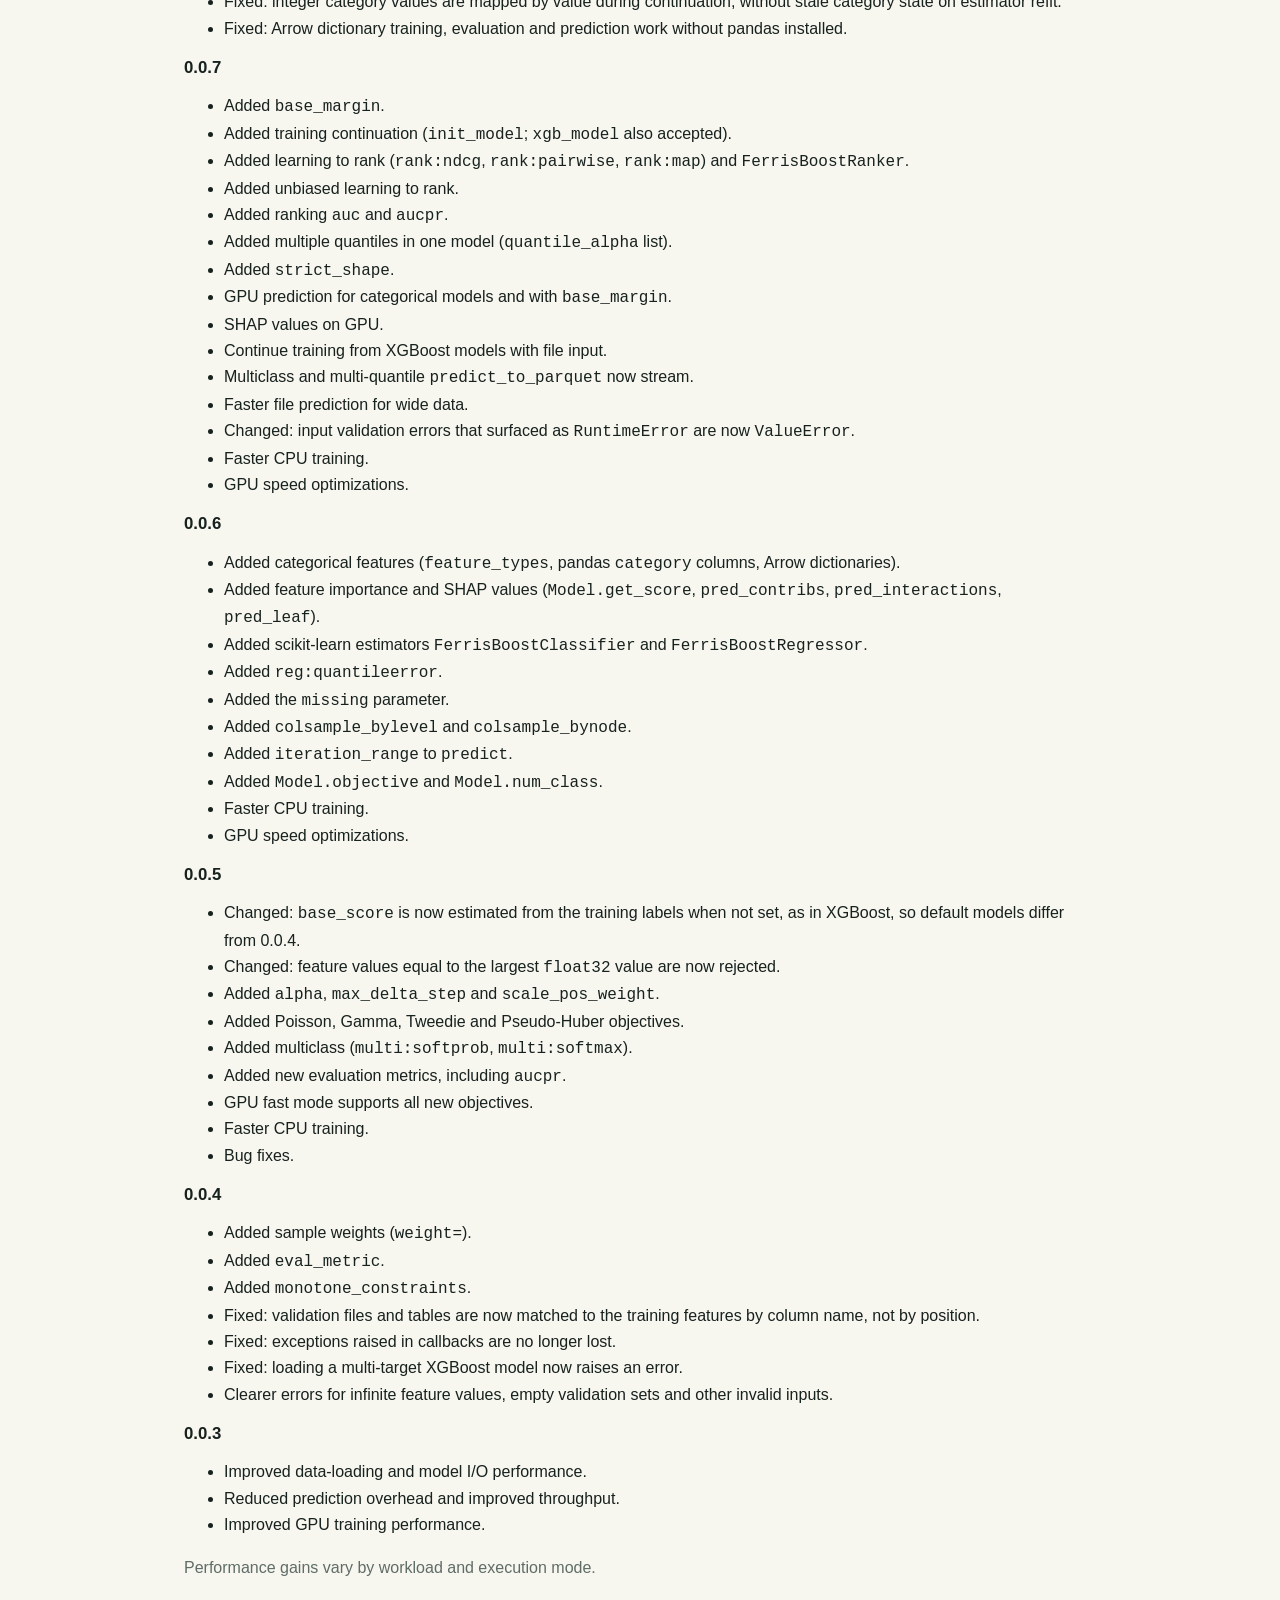
==== commit 1028cb48: "Bound wide Parquet decoder state and stabilize CUDA allocation checks" ====
--- a/docs/index.html
+++ b/docs/index.html
@@ -106,6 +106,7 @@
       <h3>0.1.1.post1</h3>
       <ul>
         <li>Updated Arrow/Parquet to 60.2.0, PyO3 to 0.30.1, Rust NumPy bindings to 0.30.0, and cudarc to 0.19.10. Python and Rust APIs remain unchanged.</li>
+        <li>Bounded temporary decoder state for dense, wide Parquet inputs with fixed-width columns while preserving row and feature order.</li>
         <li>Source builds require Rust 1.88 or newer and maturin 1.16 or newer.</li>
       </ul>
       <h3>0.1.1</h3>
